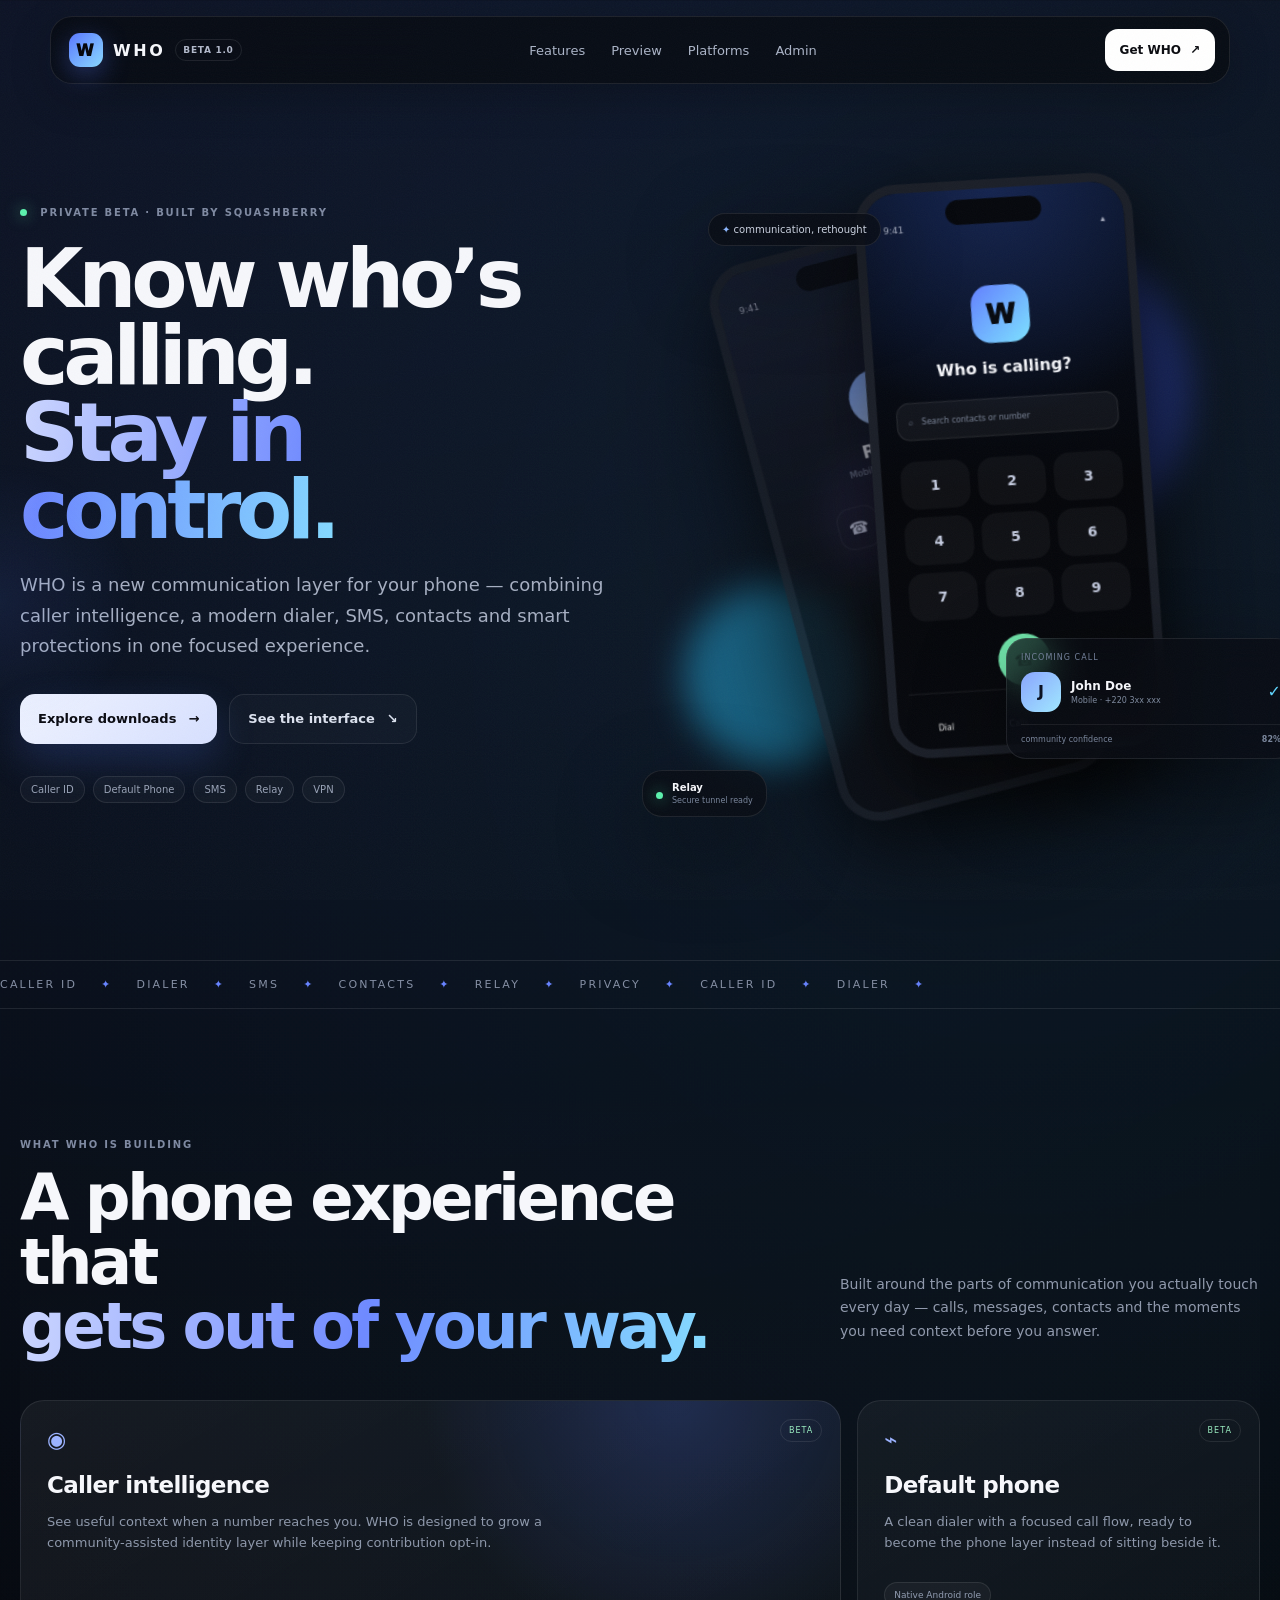
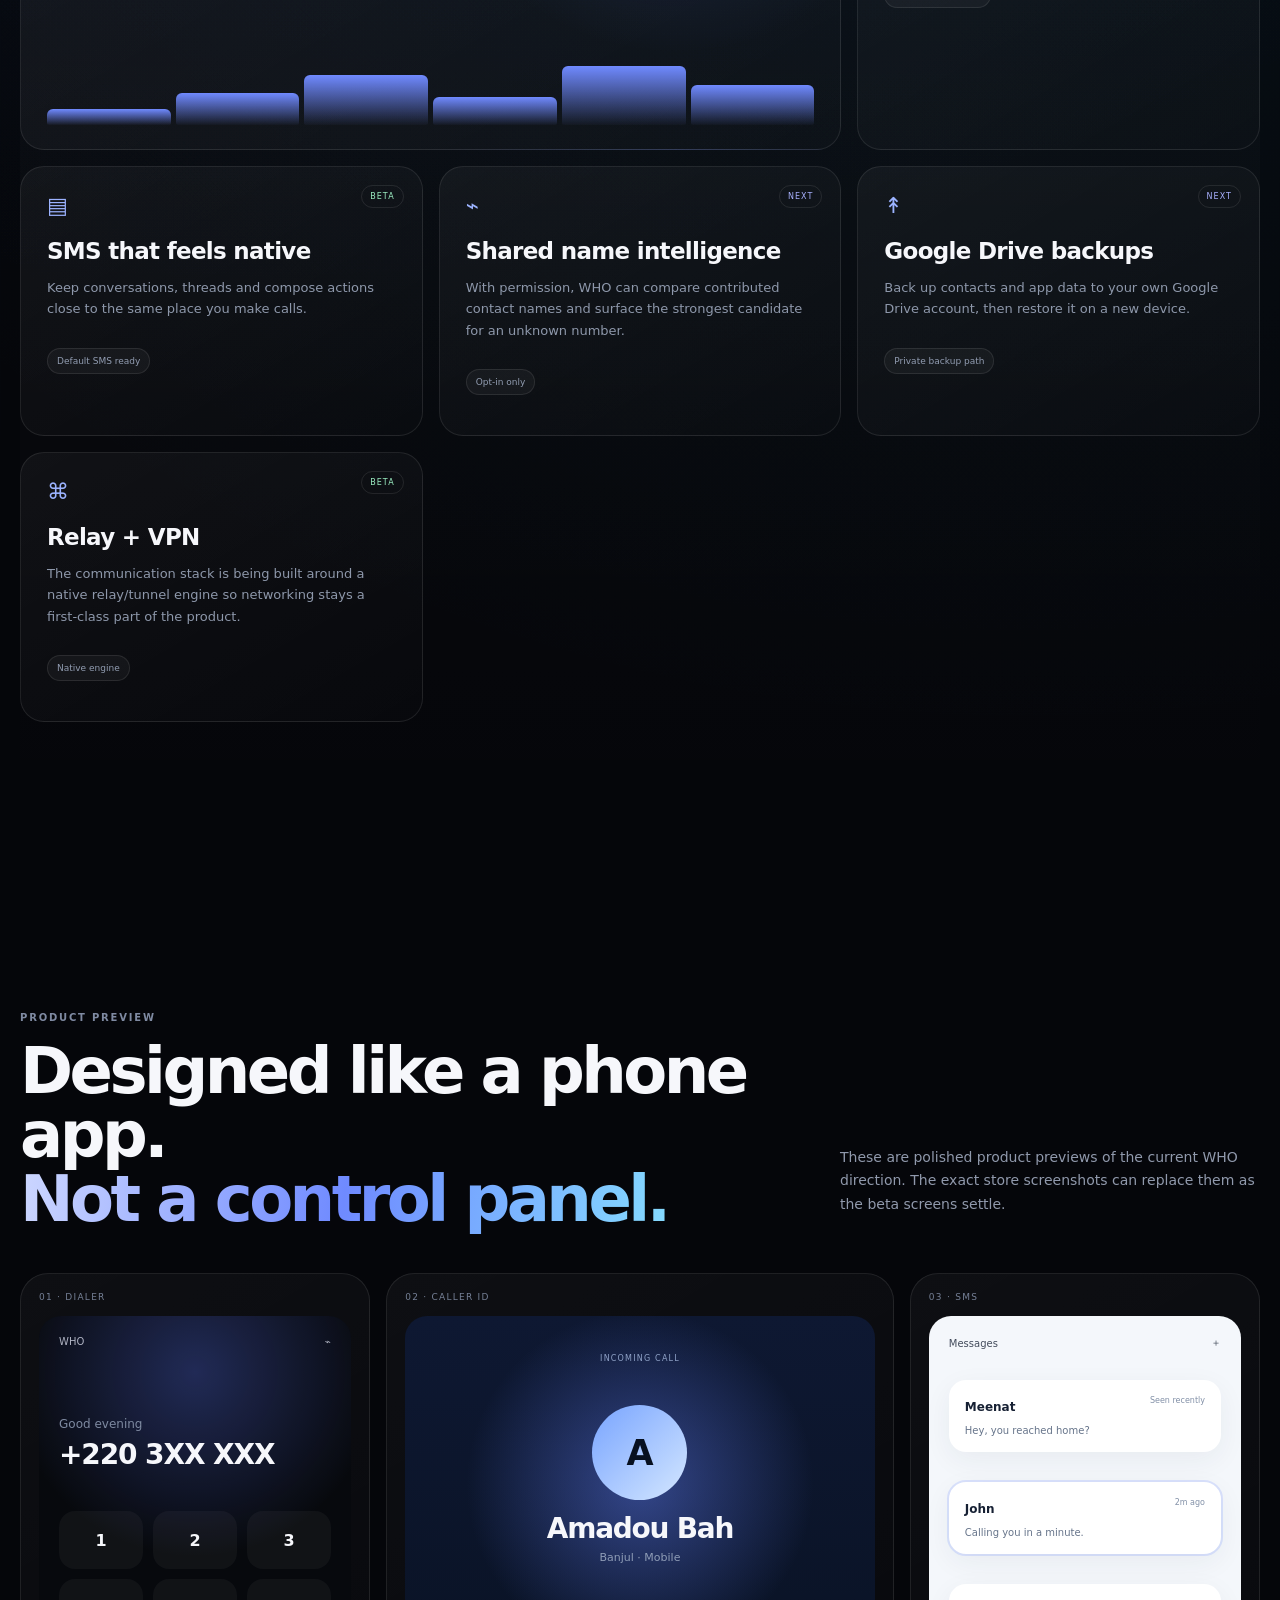
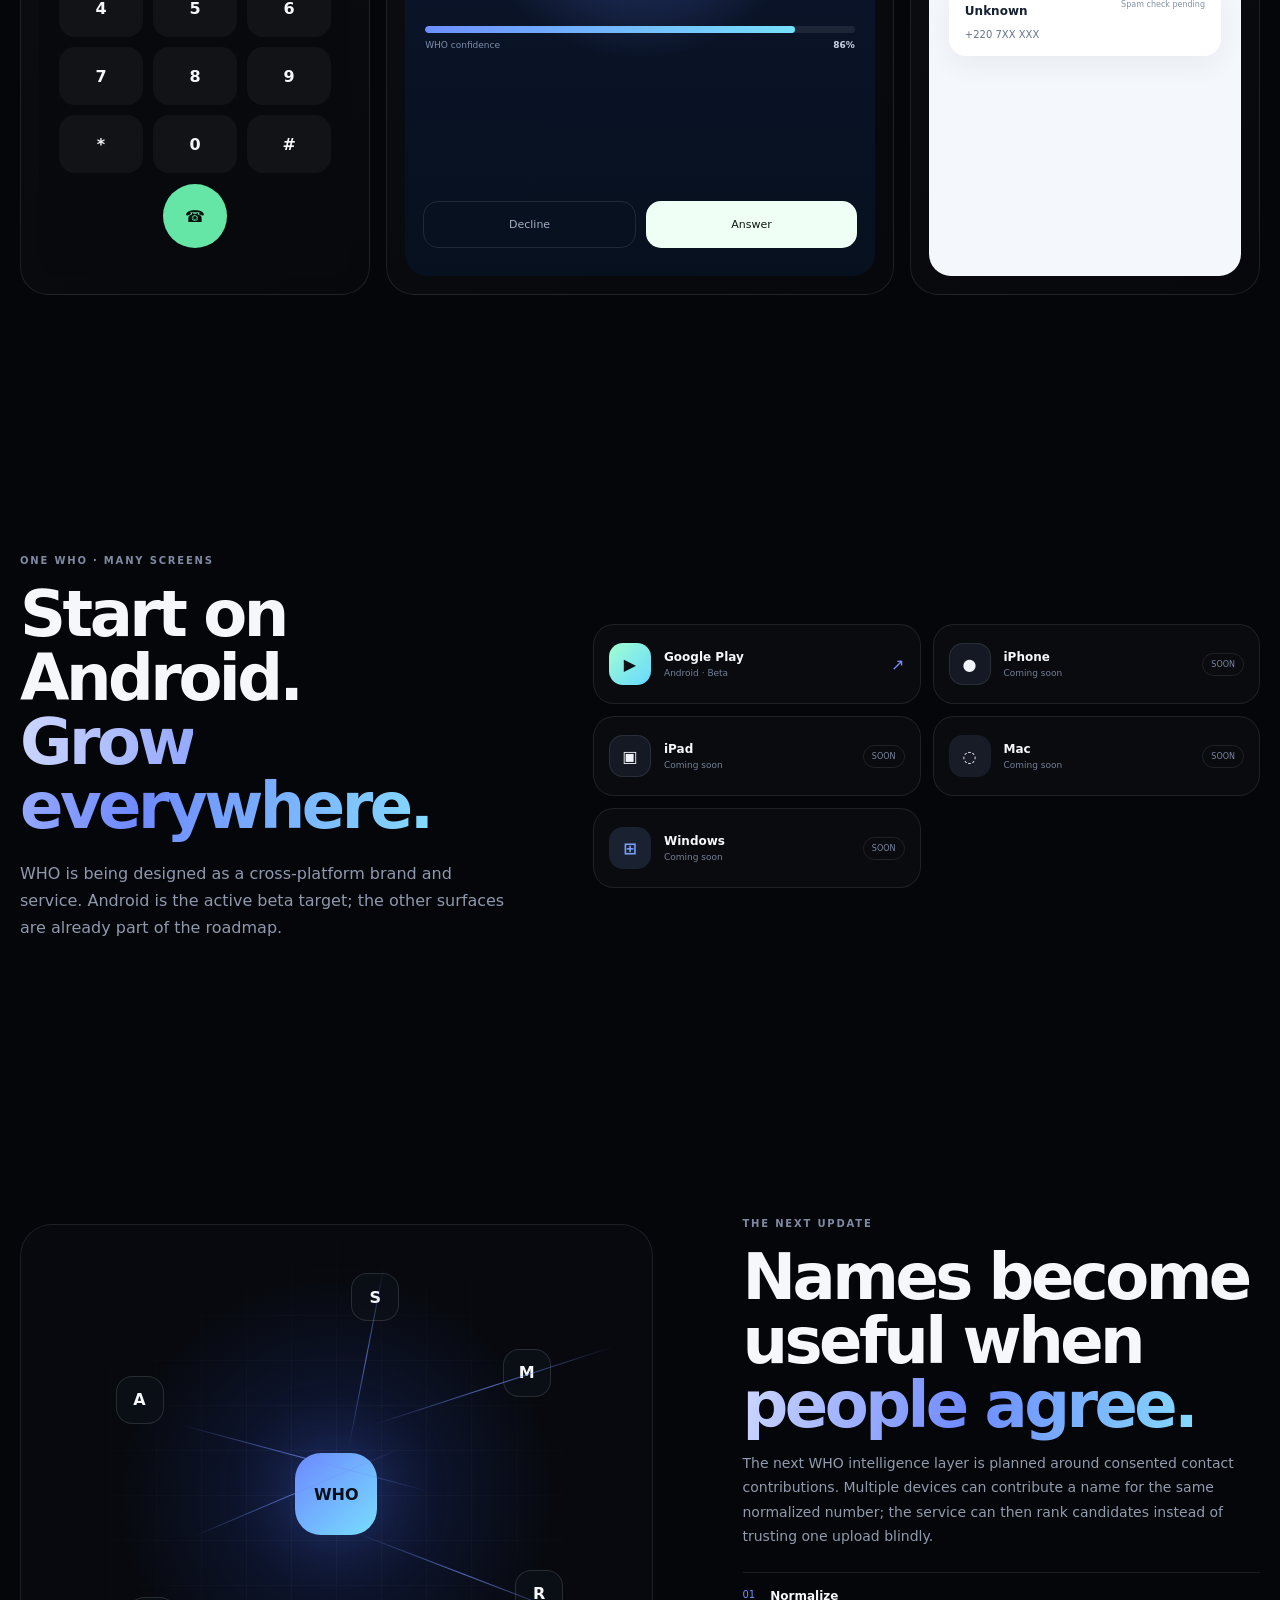
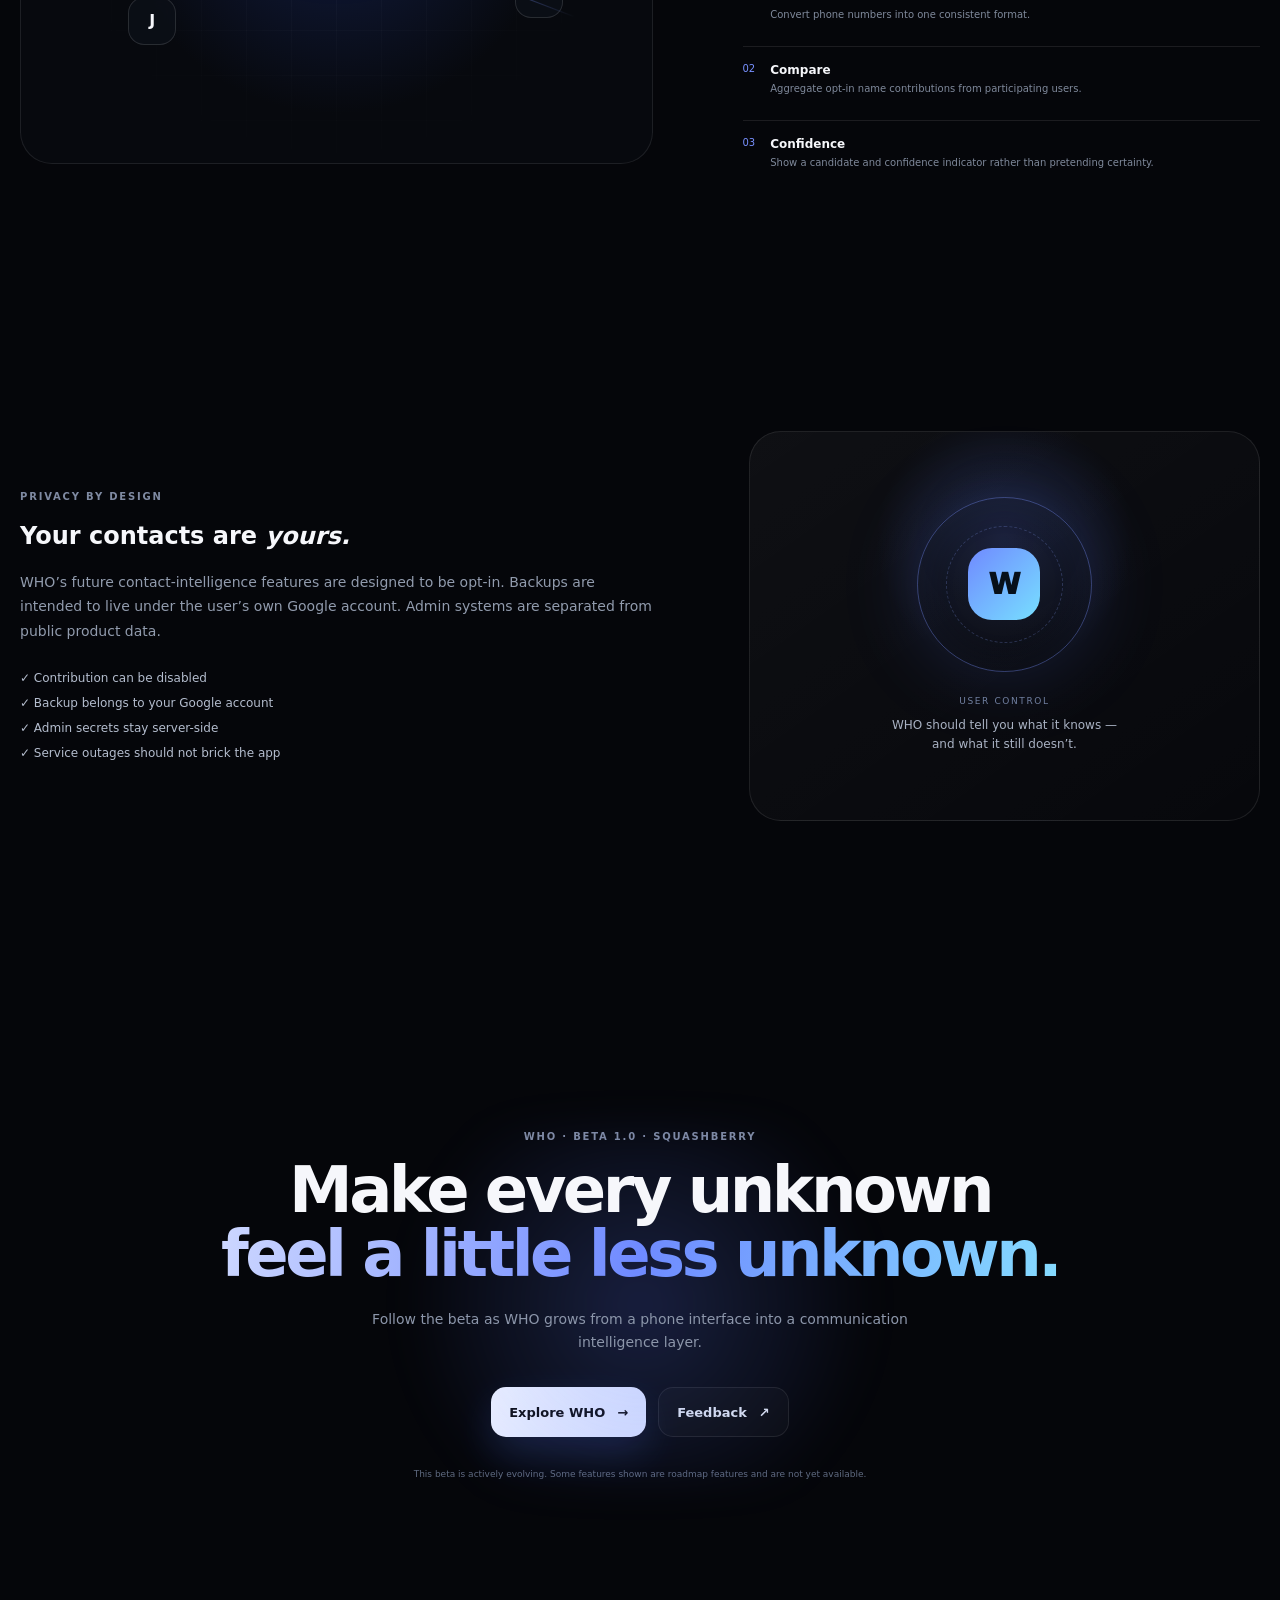
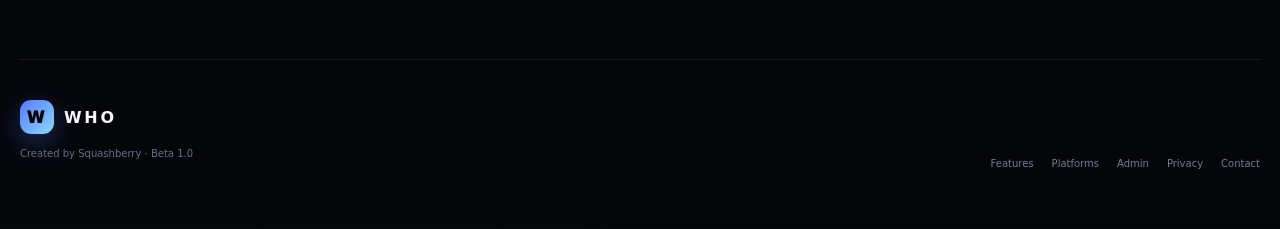
==== index.html @ 03028e28 "Create WHO product website and admin control center" ====
<!doctype html>
<html lang="en">
<head>
  <meta charset="utf-8">
  <meta name="viewport" content="width=device-width,initial-scale=1">
  <meta name="theme-color" content="#05060a">
  <meta name="description" content="WHO — a beta communication intelligence app by Squashberry. Caller ID, dialer, SMS, contacts and privacy-first communication tools.">
  <meta property="og:title" content="WHO — Know who's calling.">
  <meta property="og:description" content="WHO is building a calmer, smarter phone experience.">
  <meta property="og:type" content="website">
  <meta property="og:image" content="assets/who-mark.svg">
  <title>WHO — Know who's calling.</title>
  <link rel="icon" href="assets/who-mark.svg" type="image/svg+xml">
  <link rel="stylesheet" href="styles.css">
</head>
<body>
  <div class="noise"></div>
  <div class="cursor-glow" id="cursorGlow"></div>

  <header class="site-nav">
    <a class="brand" href="#top" aria-label="WHO home">
      <span class="brand-mark">W</span>
      <span>WHO</span>
      <span class="brand-beta">BETA 1.0</span>
    </a>
    <nav class="nav-links">
      <a href="#features">Features</a>
      <a href="#preview">Preview</a>
      <a href="#platforms">Platforms</a>
      <a href="admin/">Admin</a>
    </nav>
    <a class="nav-cta" href="#downloads">Get WHO <span>↗</span></a>
  </header>

  <main id="top">
    <section class="hero section">
      <div class="hero-copy">
        <div class="eyebrow"><span class="pulse-dot"></span> PRIVATE BETA · BUILT BY SQUASHBERRY</div>
        <h1>Know who’s calling.<br><em>Stay in control.</em></h1>
        <p class="hero-lead">WHO is a new communication layer for your phone — combining caller intelligence, a modern dialer, SMS, contacts and smart protections in one focused experience.</p>
        <div class="hero-actions">
          <a class="button button-primary" href="#downloads">Explore downloads <span>→</span></a>
          <a class="button button-ghost" href="#preview">See the interface <span>↘</span></a>
        </div>
        <div class="hero-meta">
          <span>Caller ID</span><span>Default Phone</span><span>SMS</span><span>Relay</span><span>VPN</span>
        </div>
      </div>

      <div class="hero-stage">
        <div class="orb orb-a"></div><div class="orb orb-b"></div><div class="orb orb-c"></div>
        <div class="floating-chip chip-top"><span class="tiny-icon">✦</span> communication, rethought</div>
        <div class="phone-stack">
          <div class="phone phone-back">
            <div class="phone-notch"></div>
            <div class="screen-back">
              <div class="mini-topbar"><span>9:41</span><span>●●●</span></div>
              <div class="mini-avatar">R</div>
              <div class="mini-name">Reine</div>
              <div class="mini-sub">Mobile · The Gambia</div>
              <div class="mini-actions"><i>☎</i><i>✉</i><i>⋯</i></div>
            </div>
          </div>
          <div class="phone phone-front">
            <div class="phone-notch"></div>
            <div class="screen-front">
              <div class="mini-topbar"><span>9:41</span><span>▴</span></div>
              <div class="who-home-mark">W</div>
              <div class="screen-title">Who is calling?</div>
              <div class="search-pill"><span>⌕</span><span>Search contacts or number</span></div>
              <div class="dialpad">
                <b>1</b><b>2</b><b>3</b><b>4</b><b>5</b><b>6</b><b>7</b><b>8</b><b>9</b>
              </div>
              <div class="call-orb">☎</div>
              <div class="bottom-tab"><span class="active">Dial</span><span>Calls</span><span>Contacts</span></div>
            </div>
          </div>
        </div>
        <div class="floating-card caller-card">
          <div class="card-kicker">INCOMING CALL</div>
          <div class="caller-row"><div class="caller-avatar">J</div><div><strong>John Doe</strong><span>Mobile · +220 3xx xxx</span></div><div class="verified">✓</div></div>
          <div class="confidence"><span>community confidence</span><strong>82%</strong></div>
        </div>
        <div class="floating-card status-card"><span class="status-live"></span><div><b>Relay</b><span>Secure tunnel ready</span></div></div>
      </div>
    </section>

    <section class="ticker">
      <div class="ticker-track"><span>CALLER ID</span><i>✦</i><span>DIALER</span><i>✦</i><span>SMS</span><i>✦</i><span>CONTACTS</span><i>✦</i><span>RELAY</span><i>✦</i><span>PRIVACY</span><i>✦</i><span>CALLER ID</span><i>✦</i><span>DIALER</span><i>✦</i></div>
    </section>

    <section id="features" class="section section-dark">
      <div class="section-head">
        <div><div class="eyebrow">WHAT WHO IS BUILDING</div><h2>A phone experience that<br><em>gets out of your way.</em></h2></div>
        <p>Built around the parts of communication you actually touch every day — calls, messages, contacts and the moments you need context before you answer.</p>
      </div>

      <div class="feature-grid">
        <article class="feature-card feature-large">
          <div class="feature-icon">◉</div><div class="feature-status live">BETA</div>
          <h3>Caller intelligence</h3>
          <p>See useful context when a number reaches you. WHO is designed to grow a community-assisted identity layer while keeping contribution opt-in.</p>
          <div class="visual-line"><span></span><span></span><span></span><span></span><span></span><span></span></div>
        </article>
        <article class="feature-card">
          <div class="feature-icon">⌁</div><div class="feature-status live">BETA</div>
          <h3>Default phone</h3><p>A clean dialer with a focused call flow, ready to become the phone layer instead of sitting beside it.</p><div class="feature-tag">Native Android role</div>
        </article>
        <article class="feature-card">
          <div class="feature-icon">▤</div><div class="feature-status live">BETA</div>
          <h3>SMS that feels native</h3><p>Keep conversations, threads and compose actions close to the same place you make calls.</p><div class="feature-tag">Default SMS ready</div>
        </article>
        <article class="feature-card">
          <div class="feature-icon">⌁</div><div class="feature-status next">NEXT</div>
          <h3>Shared name intelligence</h3><p>With permission, WHO can compare contributed contact names and surface the strongest candidate for an unknown number.</p><div class="feature-tag">Opt-in only</div>
        </article>
        <article class="feature-card">
          <div class="feature-icon">↟</div><div class="feature-status next">NEXT</div>
          <h3>Google Drive backups</h3><p>Back up contacts and app data to your own Google Drive account, then restore it on a new device.</p><div class="feature-tag">Private backup path</div>
        </article>
        <article class="feature-card">
          <div class="feature-icon">⌘</div><div class="feature-status live">BETA</div>
          <h3>Relay + VPN</h3><p>The communication stack is being built around a native relay/tunnel engine so networking stays a first-class part of the product.</p><div class="feature-tag">Native engine</div>
        </article>
      </div>
    </section>

    <section id="preview" class="section preview-section">
      <div class="section-head">
        <div><div class="eyebrow">PRODUCT PREVIEW</div><h2>Designed like a phone app.<br><em>Not a control panel.</em></h2></div>
        <p>These are polished product previews of the current WHO direction. The exact store screenshots can replace them as the beta screens settle.</p>
      </div>
      <div class="gallery">
        <div class="gallery-card tall">
          <div class="shot-label">01 · DIALER</div>
          <div class="mock-screen dark-screen">
            <div class="mock-header"><span>WHO</span><span>⌁</span></div>
            <div class="mock-greeting">Good evening</div>
            <div class="mock-number">+220 3XX XXX</div>
            <div class="mock-keypad"><b>1</b><b>2</b><b>3</b><b>4</b><b>5</b><b>6</b><b>7</b><b>8</b><b>9</b><b>*</b><b>0</b><b>#</b></div>
            <div class="mock-call">☎</div>
          </div>
        </div>
        <div class="gallery-card wide">
          <div class="shot-label">02 · CALLER ID</div>
          <div class="mock-screen blue-screen">
            <div class="incoming-kicker">INCOMING CALL</div>
            <div class="big-avatar">A</div>
            <div class="big-name">Amadou Bah</div>
            <div class="big-location">Banjul · Mobile</div>
            <div class="identity-meter"><span style="width:86%"></span></div>
            <div class="identity-copy"><span>WHO confidence</span><strong>86%</strong></div>
            <div class="big-actions"><i>Decline</i><i class="answer">Answer</i></div>
          </div>
        </div>
        <div class="gallery-card tall">
          <div class="shot-label">03 · SMS</div>
          <div class="mock-screen light-screen">
            <div class="mock-header light"><span>Messages</span><span>＋</span></div>
            <div class="thread"><b>Meenat</b><span>Seen recently</span><p>Hey, you reached home?</p></div>
            <div class="thread active-thread"><b>John</b><span>2m ago</span><p>Calling you in a minute.</p></div>
            <div class="thread"><b>Unknown</b><span>Spam check pending</span><p>+220 7XX XXX</p></div>
          </div>
        </div>
      </div>
    </section>

    <section id="platforms" class="section platform-section">
      <div class="platform-hero">
        <div class="eyebrow">ONE WHO · MANY SCREENS</div>
        <h2>Start on Android.<br><em>Grow everywhere.</em></h2>
        <p>WHO is being designed as a cross-platform brand and service. Android is the active beta target; the other surfaces are already part of the roadmap.</p>
      </div>
      <div class="platform-grid" id="downloads">
        <a class="platform-card android" href="#beta-download" onclick="showToast('Android download link will be connected here.')">
          <div class="platform-logo play-logo"><span>▶</span></div><div><b>Google Play</b><small>Android · Beta</small></div><span class="platform-arrow">↗</span>
        </a>
        <div class="platform-card soon"><div class="platform-logo apple">●</div><div><b>iPhone</b><small>Coming soon</small></div><span class="soon-pill">SOON</span></div>
        <div class="platform-card soon"><div class="platform-logo apple">▣</div><div><b>iPad</b><small>Coming soon</small></div><span class="soon-pill">SOON</span></div>
        <div class="platform-card soon"><div class="platform-logo mac">◌</div><div><b>Mac</b><small>Coming soon</small></div><span class="soon-pill">SOON</span></div>
        <div class="platform-card soon"><div class="platform-logo windows">⊞</div><div><b>Windows</b><small>Coming soon</small></div><span class="soon-pill">SOON</span></div>
      </div>
    </section>

    <section class="section intelligence-section">
      <div class="intelligence-visual">
        <div class="network-grid"></div>
        <div class="node node-main">WHO</div>
        <div class="node node-a">A</div><div class="node node-b">M</div><div class="node node-c">J</div><div class="node node-d">R</div><div class="node node-e">S</div>
        <span class="connection c1"></span><span class="connection c2"></span><span class="connection c3"></span><span class="connection c4"></span><span class="connection c5"></span>
      </div>
      <div class="intelligence-copy">
        <div class="eyebrow">THE NEXT UPDATE</div>
        <h2>Names become useful when <em>people agree.</em></h2>
        <p>The next WHO intelligence layer is planned around consented contact contributions. Multiple devices can contribute a name for the same normalized number; the service can then rank candidates instead of trusting one upload blindly.</p>
        <div class="intelligence-points"><span>01</span><div><b>Normalize</b><small>Convert phone numbers into one consistent format.</small></div></div>
        <div class="intelligence-points"><span>02</span><div><b>Compare</b><small>Aggregate opt-in name contributions from participating users.</small></div></div>
        <div class="intelligence-points"><span>03</span><div><b>Confidence</b><small>Show a candidate and confidence indicator rather than pretending certainty.</small></div></div>
      </div>
    </section>

    <section class="section privacy-section">
      <div class="privacy-copy">
        <div class="eyebrow">PRIVACY BY DESIGN</div>
        <h2>Your contacts are <em>yours.</em></h2>
        <p>WHO’s future contact-intelligence features are designed to be opt-in. Backups are intended to live under the user’s own Google account. Admin systems are separated from public product data.</p>
        <div class="privacy-list"><div>✓ Contribution can be disabled</div><div>✓ Backup belongs to your Google account</div><div>✓ Admin secrets stay server-side</div><div>✓ Service outages should not brick the app</div></div>
      </div>
      <div class="privacy-card"><div class="privacy-ring"><span>W</span></div><div class="privacy-title">USER CONTROL</div><div class="privacy-copy-small">WHO should tell you what it knows — and what it still doesn’t.</div></div>
    </section>

    <section class="section final-cta">
      <div class="final-orb"></div>
      <div class="eyebrow">WHO · BETA 1.0 · SQUASHBERRY</div>
      <h2>Make every unknown<br><em>feel a little less unknown.</em></h2>
      <p>Follow the beta as WHO grows from a phone interface into a communication intelligence layer.</p>
      <div class="hero-actions centered"><a class="button button-primary" href="#downloads">Explore WHO <span>→</span></a><a class="button button-ghost" href="mailto:squashberrypro@gmail.com">Feedback <span>↗</span></a></div>
      <div class="beta-note">This beta is actively evolving. Some features shown are roadmap features and are not yet available.</div>
    </section>
  </main>

  <footer class="footer">
    <div><div class="brand footer-brand"><span class="brand-mark">W</span><span>WHO</span></div><p>Created by Squashberry · Beta 1.0</p></div>
    <div class="footer-links"><a href="#features">Features</a><a href="#platforms">Platforms</a><a href="admin/">Admin</a><a href="privacy.html">Privacy</a><a href="mailto:squashberrypro@gmail.com">Contact</a></div>
  </footer>

  <div class="toast" id="toast"></div>
  <script src="script.js"></script>
</body>
</html>
---- styles.css ----
:root{--bg:#05060a;--panel:#0b0e15;--panel2:#101521;--text:#f6f7fb;--muted:#9ba4b7;--blue:#5b7cff;--blue2:#8ea1ff;--cyan:#66d9ff;--line:rgba(255,255,255,.09);--shadow:0 30px 90px rgba(0,0,0,.48);--radius:28px;--max:1240px}*{box-sizing:border-box}html{scroll-behavior:smooth}body{margin:0;background:radial-gradient(circle at 20% -10%,rgba(86,109,255,.13),transparent 35%),radial-gradient(circle at 80% 10%,rgba(45,199,255,.08),transparent 28%),var(--bg);color:var(--text);font-family:Inter,ui-sans-serif,system-ui,-apple-system,BlinkMacSystemFont,"Segoe UI",sans-serif;overflow-x:hidden}.noise{position:fixed;inset:0;pointer-events:none;opacity:.055;z-index:50;background-image:url("data:image/svg+xml,%3Csvg xmlns='http://www.w3.org/2000/svg' width='140' height='140' viewBox='0 0 140 140'%3E%3Cfilter id='n'%3E%3CfeTurbulence type='fractalNoise' baseFrequency='.95' numOctaves='3' stitchTiles='stitch'/%3E%3C/filter%3E%3Crect width='100%25' height='100%25' filter='url(%23n)' opacity='.55'/%3E%3C/svg%3E")}.cursor-glow{position:fixed;inset:auto auto 0 0;width:300px;height:300px;border-radius:50%;pointer-events:none;z-index:0;background:radial-gradient(circle,rgba(86,124,255,.1),transparent 65%);transform:translate(-50%,-50%)}a{color:inherit;text-decoration:none}.site-nav{position:fixed;top:16px;left:50%;transform:translateX(-50%);width:min(calc(100% - 28px),1180px);height:68px;border:1px solid var(--line);background:rgba(7,9,14,.68);backdrop-filter:blur(20px);-webkit-backdrop-filter:blur(20px);border-radius:22px;z-index:40;display:flex;align-items:center;justify-content:space-between;padding:0 14px 0 18px;box-shadow:0 14px 40px rgba(0,0,0,.22)}.brand{display:flex;align-items:center;gap:10px;font-weight:900;letter-spacing:.16em}.brand-mark{width:34px;height:34px;border-radius:11px;display:grid;place-items:center;background:linear-gradient(135deg,#5a78ff,#89d9ff);color:#05060a;font-weight:1000;box-shadow:0 8px 26px rgba(86,117,255,.35)}.brand-beta{font-size:9px;letter-spacing:.08em;color:#b2b9ca;border:1px solid var(--line);padding:5px 7px;border-radius:999px}.nav-links{display:flex;gap:26px;color:#abb4c7;font-size:13px}.nav-links a:hover{color:white}.nav-cta{height:42px;padding:0 15px;display:flex;align-items:center;gap:9px;background:white;color:#0b0c11;border-radius:13px;font-size:12px;font-weight:800}.section{width:min(var(--max),calc(100% - 40px));margin:0 auto;padding:130px 0}.hero{min-height:900px;padding-top:180px;display:grid;grid-template-columns:1fr 1fr;gap:40px;align-items:center}.eyebrow{font-size:10px;letter-spacing:.18em;font-weight:800;color:#7f8aa2}.pulse-dot,.status-live{width:7px;height:7px;border-radius:50%;display:inline-block;background:#5cf0ad;box-shadow:0 0 15px rgba(92,240,173,.7)}.eyebrow .pulse-dot{margin-right:8px}.hero h1{font-size:clamp(58px,6.4vw,102px);line-height:.94;letter-spacing:-.065em;margin:22px 0}.hero h1 em,.section-head h2 em,.platform-hero h2 em,.intelligence-copy h2 em,.final-cta h2 em{font-style:normal;background:linear-gradient(100deg,#cdd7ff,#6f8aff,#85dbff);-webkit-background-clip:text;background-clip:text;color:transparent}.hero-lead{font-size:18px;line-height:1.7;color:#a6afc2;max-width:650px}.hero-actions{display:flex;gap:12px;align-items:center;margin:32px 0}.hero-actions.centered{justify-content:center}.button{min-height:50px;padding:0 18px;border-radius:15px;display:inline-flex;align-items:center;gap:12px;font-weight:800;font-size:13px}.button-primary{background:linear-gradient(135deg,#eff3ff,#d7e0ff);color:#0a0b12;box-shadow:0 16px 40px rgba(86,124,255,.2)}.button-ghost{border:1px solid var(--line);color:#dce2ef;background:rgba(255,255,255,.025)}.button:hover{transform:translateY(-2px)}.hero-meta{display:flex;flex-wrap:wrap;gap:8px}.hero-meta span{border:1px solid var(--line);background:rgba(255,255,255,.03);padding:7px 10px;border-radius:999px;color:#99a3b7;font-size:10px}.hero-stage{position:relative;min-height:650px;display:grid;place-items:center}.orb{position:absolute;border-radius:50%;filter:blur(18px);opacity:.45}.orb-a{width:320px;height:320px;background:#405dff;top:8%;right:12%}.orb-b{width:180px;height:180px;background:#27c5ff;bottom:10%;left:4%}.orb-c{width:140px;height:140px;background:#8d6fff;top:40%;left:28%}.floating-chip,.floating-card{position:absolute;border:1px solid var(--line);background:rgba(9,12,19,.72);backdrop-filter:blur(18px);box-shadow:var(--shadow);z-index:4}.floating-chip{top:5%;left:8%;padding:10px 13px;border-radius:999px;font-size:10px;color:#cad1df}.tiny-icon{color:#8db7ff}.phone-stack{position:relative;width:390px;height:640px;transform:rotate(-8deg) skewY(0.5deg);filter:drop-shadow(0 38px 80px rgba(0,0,0,.6))}.phone{position:absolute;width:278px;height:575px;border-radius:42px;border:9px solid #1b1f28;background:#030408;overflow:hidden;box-shadow:inset 0 0 0 1px rgba(255,255,255,.08),0 30px 60px rgba(0,0,0,.6)}.phone-back{left:4px;top:38px;transform:rotate(-7deg);opacity:.7}.phone-front{right:0;top:0;transform:rotate(4deg)}.phone-notch{position:absolute;top:10px;left:50%;transform:translateX(-50%);width:96px;height:25px;border-radius:20px;background:#06080d;z-index:2}.screen-front,.screen-back{position:absolute;inset:0;padding:32px 19px;background:radial-gradient(circle at 50% 0%,#15244f,transparent 40%),linear-gradient(180deg,#071021 0%,#05060a 54%,#07090e 100%)}.screen-back{background:linear-gradient(180deg,#161c2e,#090b10 70%)}.mini-topbar,.mock-header{display:flex;align-items:center;justify-content:space-between;font-size:9px;color:#d7dbea;opacity:.8}.who-home-mark{width:58px;height:58px;border-radius:19px;background:linear-gradient(135deg,#627fff,#7de2ff);display:grid;place-items:center;color:#070a10;font-size:27px;font-weight:1000;margin:55px auto 15px}.screen-title{text-align:center;font-size:16px;font-weight:800}.search-pill{height:38px;margin:21px 0;border:1px solid rgba(255,255,255,.1);background:rgba(255,255,255,.05);border-radius:13px;display:flex;align-items:center;gap:8px;padding:0 11px;font-size:8px;color:#7d879b}.dialpad{display:grid;grid-template-columns:repeat(3,1fr);gap:8px;margin-top:12px}.dialpad b{height:48px;border-radius:16px;background:rgba(255,255,255,.04);display:grid;place-items:center;font-size:14px;font-weight:700;color:#c5cce0}.call-orb{width:52px;height:52px;border-radius:50%;margin:18px auto 0;display:grid;place-items:center;background:#74ecb0;color:#07130c}.bottom-tab{position:absolute;bottom:16px;left:12px;right:12px;height:40px;border-top:1px solid rgba(255,255,255,.08);display:flex;align-items:end;justify-content:space-around;color:#7d8799;font-size:8px}.bottom-tab .active{color:white}.mini-avatar,.big-avatar{width:56px;height:56px;border-radius:50%;display:grid;place-items:center;margin:84px auto 12px;background:linear-gradient(135deg,#78a4ff,#d4e7ff);color:#071020;font-size:24px;font-weight:900}.mini-name{text-align:center;font-size:18px;font-weight:900}.mini-sub{text-align:center;color:#8a95a8;font-size:9px;margin-top:4px}.mini-actions{display:flex;justify-content:center;gap:9px;margin-top:26px}.mini-actions i{font-style:normal;width:42px;height:42px;border:1px solid rgba(255,255,255,.08);border-radius:14px;display:grid;place-items:center;color:#cdd4e3}.floating-card{border-radius:20px}.caller-card{right:-6%;bottom:11%;width:290px;padding:14px}.card-kicker{font-size:8px;color:#73809a;letter-spacing:.13em;margin-bottom:10px}.caller-row{display:flex;align-items:center;gap:10px}.caller-avatar{width:40px;height:40px;border-radius:14px;background:linear-gradient(135deg,#8aa5ff,#a0e8ff);color:#091021;display:grid;place-items:center;font-weight:900}.caller-row div:nth-child(2){flex:1}.caller-row strong,.caller-row span,.status-card b,.status-card span{display:block}.caller-row strong{font-size:12px}.caller-row span{color:#7f8b9f;font-size:8px;margin-top:3px}.verified{color:#61d6ff;font-weight:900}.confidence{display:flex;justify-content:space-between;margin-top:12px;padding-top:10px;border-top:1px solid rgba(255,255,255,.07);font-size:8px;color:#79859b}.status-card{left:-3%;bottom:2%;display:flex;align-items:center;gap:9px;padding:11px 13px}.status-card b{font-size:10px}.status-card span{font-size:8px;color:#79859b;margin-top:3px}.status-card .status-live{flex:0 0 auto}.ticker{border-top:1px solid var(--line);border-bottom:1px solid var(--line);padding:17px 0;overflow:hidden}.ticker-track{display:flex;width:max-content;gap:24px;align-items:center;animation:marquee 30s linear infinite;color:#858fa4;font-size:11px;letter-spacing:.2em}.ticker i{color:#6884ff;font-style:normal}@keyframes marquee{to{transform:translateX(-50%)}}.section-dark{background:linear-gradient(180deg,transparent,rgba(255,255,255,.015),transparent)}.section-head{display:flex;justify-content:space-between;gap:50px;align-items:flex-end;margin-bottom:42px}.section-head h2,.platform-hero h2,.intelligence-copy h2,.final-cta h2{font-size:clamp(42px,5vw,72px);line-height:1;letter-spacing:-.055em;margin:16px 0 0}.section-head>p{max-width:420px;color:#9099ac;line-height:1.7;font-size:14px}.feature-grid{display:grid;grid-template-columns:repeat(3,1fr);gap:16px}.feature-card{min-height:270px;border:1px solid var(--line);background:linear-gradient(150deg,rgba(255,255,255,.045),rgba(255,255,255,.012));border-radius:24px;padding:26px;position:relative;overflow:hidden}.feature-large{grid-column:span 2;min-height:350px;background:radial-gradient(circle at 80% 0%,rgba(85,120,255,.2),transparent 34%),linear-gradient(150deg,rgba(255,255,255,.05),rgba(255,255,255,.015))}.feature-icon{font-size:22px;margin-bottom:20px;color:#9cb3ff}.feature-status{position:absolute;right:18px;top:18px;font-size:8px;letter-spacing:.13em;padding:6px 8px;border-radius:999px;border:1px solid var(--line)}.feature-status.live{color:#9cefc3}.feature-status.next{color:#a9b2ff}.feature-card h3{font-size:23px;margin:0 0 10px;letter-spacing:-.03em}.feature-card p{color:#8e98ab;font-size:13px;line-height:1.65;max-width:520px}.feature-tag{display:inline-flex;margin-top:15px;font-size:9px;color:#929db2;padding:7px 9px;border-radius:999px;background:rgba(255,255,255,.04);border:1px solid var(--line)}.visual-line{position:absolute;left:26px;right:26px;bottom:24px;display:flex;gap:5px;align-items:end;height:64px}.visual-line span{display:block;flex:1;border-radius:6px 6px 2px 2px;background:linear-gradient(180deg,#708aff,rgba(112,138,255,.03))}.visual-line span:nth-child(1){height:25%}.visual-line span:nth-child(2){height:50%}.visual-line span:nth-child(3){height:78%}.visual-line span:nth-child(4){height:44%}.visual-line span:nth-child(5){height:92%}.visual-line span:nth-child(6){height:63%}.preview-section{padding-top:160px}.gallery{display:grid;grid-template-columns:1fr 1.45fr 1fr;gap:16px}.gallery-card{border:1px solid var(--line);border-radius:28px;padding:18px;background:linear-gradient(150deg,rgba(255,255,255,.04),rgba(255,255,255,.012));overflow:hidden}.gallery-card.tall{min-height:620px}.gallery-card.wide{min-height:620px}.shot-label{color:#768197;letter-spacing:.14em;font-size:9px;margin-bottom:14px}.mock-screen{height:560px;border-radius:22px;overflow:hidden;padding:20px;position:relative}.dark-screen{background:radial-gradient(circle at 50% 10%,rgba(93,119,255,.3),transparent 35%),#07090d}.mock-header{font-size:10px}.mock-greeting{margin-top:70px;color:#7e8aa1;font-size:12px}.mock-number{font-size:28px;font-weight:900;letter-spacing:-.04em;margin-top:7px}.mock-keypad{display:grid;grid-template-columns:repeat(3,1fr);gap:10px;margin-top:40px}.mock-keypad b{height:58px;border-radius:16px;background:rgba(255,255,255,.04);display:grid;place-items:center}.mock-call{position:absolute;bottom:28px;left:50%;transform:translateX(-50%);width:64px;height:64px;border-radius:50%;display:grid;place-items:center;background:#65e6a7;color:#06110b}.blue-screen{background:radial-gradient(circle at 50% 30%,rgba(100,130,255,.45),transparent 38%),linear-gradient(180deg,#0e1832,#07101e)}.incoming-kicker{text-align:center;color:#8fa2c7;font-size:8px;letter-spacing:.15em;margin-top:18px}.big-avatar{width:95px;height:95px;margin-top:42px;font-size:35px}.big-name{text-align:center;font-size:28px;font-weight:900;letter-spacing:-.045em}.big-location{text-align:center;color:#8f9db7;font-size:11px;margin-top:6px}.identity-meter{height:7px;background:rgba(255,255,255,.08);border-radius:20px;overflow:hidden;margin-top:62px}.identity-meter span{display:block;height:100%;background:linear-gradient(90deg,#6d8fff,#77e0ff);border-radius:20px}.identity-copy{display:flex;justify-content:space-between;color:#7e8ca8;font-size:9px;margin-top:7px}.identity-copy strong{color:#cbd4e7}.big-actions{position:absolute;bottom:28px;left:18px;right:18px;display:flex;gap:10px}.big-actions i{flex:1;height:47px;border:1px solid rgba(255,255,255,.1);border-radius:15px;display:grid;place-items:center;font-style:normal;color:#a4aec3;font-size:11px}.big-actions .answer{background:#effff5;color:#0d1711;border:none}.light-screen{background:#f4f7fb;color:#162033}.mock-header.light{color:#162033}.thread{margin-top:30px;padding:16px;border-radius:17px;background:white;margin-bottom:10px;box-shadow:0 8px 28px rgba(27,45,73,.06)}.thread b{font-size:12px}.thread span{float:right;color:#8290a7;font-size:8px}.thread p{font-size:10px;color:#66748a;margin-bottom:0}.active-thread{outline:2px solid rgba(91,124,255,.18)}.platform-section{display:grid;grid-template-columns:.85fr 1.15fr;gap:80px;align-items:center}.platform-hero p{color:#8f99ad;line-height:1.7;max-width:520px;margin-top:22px}.platform-grid{display:grid;grid-template-columns:1fr 1fr;gap:12px}.platform-card{border:1px solid var(--line);border-radius:21px;padding:15px;display:flex;align-items:center;gap:13px;background:rgba(255,255,255,.025);min-height:80px}.platform-card:hover{border-color:rgba(123,148,255,.4);transform:translateY(-2px)}.platform-logo{width:42px;height:42px;border-radius:14px;display:grid;place-items:center;font-weight:900}.play-logo{background:linear-gradient(135deg,#a1ffd0,#67d8ff);color:#071014}.apple{background:#141923;color:#f1f4fa;border:1px solid var(--line)}.mac{background:#181c26}.windows{background:#1a2232;color:#7aa0ff}.platform-card b{display:block;font-size:12px}.platform-card small{display:block;color:#738097;font-size:9px;margin-top:4px}.platform-arrow{margin-left:auto;color:#7a8cff}.soon-pill{margin-left:auto;color:#7b85a0;border:1px solid var(--line);font-size:8px;border-radius:999px;padding:6px 8px}.intelligence-section{display:grid;grid-template-columns:1.1fr .9fr;gap:90px;align-items:center}.intelligence-visual{min-height:540px;border-radius:32px;border:1px solid var(--line);position:relative;overflow:hidden;background:radial-gradient(circle at center,#121d43 0%,#07090e 53%)}.network-grid{position:absolute;inset:0;background-image:linear-gradient(rgba(255,255,255,.035) 1px,transparent 1px),linear-gradient(90deg,rgba(255,255,255,.035) 1px,transparent 1px);background-size:45px 45px;mask-image:radial-gradient(circle at center,black,transparent 75%)}.node{position:absolute;width:48px;height:48px;border-radius:16px;display:grid;place-items:center;border:1px solid rgba(255,255,255,.12);background:rgba(12,16,25,.75);backdrop-filter:blur(8px);font-weight:900}.node-main{left:50%;top:50%;transform:translate(-50%,-50%);width:82px;height:82px;border-radius:26px;background:linear-gradient(135deg,#6c88ff,#78ddff);color:#08101c;border:none;box-shadow:0 0 70px rgba(91,124,255,.3)}.node-a{left:15%;top:28%}.node-b{right:16%;top:23%}.node-c{left:17%;bottom:22%}.node-d{right:14%;bottom:27%}.node-e{right:40%;top:9%}.connection{position:absolute;height:1px;background:linear-gradient(90deg,transparent,#7590ff,transparent);transform-origin:left center;opacity:.7}.c1{width:260px;left:25%;top:37%;transform:rotate(15deg)}.c2{width:250px;left:56%;top:37%;transform:rotate(-18deg)}.c3{width:230px;left:27%;top:58%;transform:rotate(-23deg)}.c4{width:235px;left:53%;top:57%;transform:rotate(21deg)}.c5{width:180px;left:52%;top:41%;transform:rotate(-79deg)}.intelligence-copy h2{max-width:650px}.intelligence-copy p,.privacy-copy p{color:#919bad;line-height:1.75;font-size:14px}.intelligence-points{display:flex;gap:15px;margin-top:23px;padding-top:16px;border-top:1px solid var(--line)}.intelligence-points>span{color:#7890ff;font-size:10px}.intelligence-points b{display:block;font-size:12px}.intelligence-points small{display:block;color:#7f899b;font-size:10px;line-height:1.6;margin-top:4px}.privacy-section{display:grid;grid-template-columns:1fr .8fr;gap:90px;align-items:center}.privacy-list{display:grid;gap:11px;color:#b4bdce;font-size:12px;margin-top:28px}.privacy-card{min-height:390px;border:1px solid var(--line);border-radius:32px;background:radial-gradient(circle at 50% 28%,rgba(91,124,255,.18),transparent 34%),linear-gradient(145deg,rgba(255,255,255,.045),rgba(255,255,255,.01));display:flex;flex-direction:column;align-items:center;justify-content:center;text-align:center;padding:30px}.privacy-ring{width:175px;height:175px;border-radius:50%;display:grid;place-items:center;border:1px solid rgba(118,143,255,.4);box-shadow:0 0 80px rgba(91,124,255,.18),inset 0 0 40px rgba(91,124,255,.08)}.privacy-ring:after{content:"";position:absolute;width:115px;height:115px;border-radius:50%;border:1px dashed rgba(138,164,255,.24)}.privacy-ring span{width:72px;height:72px;border-radius:24px;display:grid;place-items:center;background:linear-gradient(135deg,#708aff,#77dfff);color:#07101a;font-weight:1000;font-size:29px}.privacy-title{font-size:9px;letter-spacing:.18em;color:#7180a1;margin-top:24px}.privacy-copy-small{max-width:240px;color:#a9b2c3;line-height:1.6;font-size:12px;margin-top:10px}.final-cta{position:relative;text-align:center;padding:180px 0}.final-cta h2{position:relative;z-index:2}.final-cta p{position:relative;z-index:2;color:#8c96aa;max-width:550px;margin:22px auto;font-size:14px;line-height:1.7}.final-orb{position:absolute;left:50%;top:50%;width:600px;height:360px;transform:translate(-50%,-50%);background:radial-gradient(circle,rgba(93,124,255,.22),transparent 68%);filter:blur(20px)}.beta-note{font-size:9px;color:#5f6a80;margin-top:20px}.footer{width:min(var(--max),calc(100% - 40px));margin:0 auto;padding:40px 0 60px;border-top:1px solid var(--line);display:flex;justify-content:space-between;gap:30px;align-items:flex-end}.footer-brand{letter-spacing:.17em}.footer p{color:#667186;font-size:10px;margin-top:14px}.footer-links{display:flex;gap:18px;flex-wrap:wrap;color:#727d92;font-size:10px}.footer-links a:hover{color:white}.toast{position:fixed;left:50%;bottom:28px;transform:translate(-50%,20px);opacity:0;background:#f4f6fb;color:#080b10;padding:12px 15px;border-radius:14px;font-weight:700;font-size:11px;box-shadow:0 20px 50px rgba(0,0,0,.4);transition:.3s;z-index:60}.toast.show{opacity:1;transform:translate(-50%,0)}@media(max-width:1020px){.hero,.platform-section,.intelligence-section,.privacy-section{grid-template-columns:1fr}.hero{padding-top:150px}.hero-stage{min-height:640px}.platform-grid{margin-top:20px}.feature-grid{grid-template-columns:1fr 1fr}.feature-large{grid-column:span 2}.gallery{grid-template-columns:1fr}.gallery-card.tall,.gallery-card.wide{min-height:auto}.section-head{flex-direction:column;align-items:flex-start}.section-head>p{max-width:620px}}@media(max-width:720px){.site-nav{height:60px}.nav-links{display:none}.nav-cta{height:38px}.hero{padding-top:125px}.hero h1{font-size:56px}.hero-lead{font-size:15px}.hero-stage{transform:scale(.9);transform-origin:center top;min-height:580px}.feature-grid,.platform-grid{grid-template-columns:1fr}.feature-large{grid-column:auto}.section{width:min(var(--max),calc(100% - 24px));padding:92px 0}.gallery-card.tall,.gallery-card.wide{min-height:0}.mock-screen{height:520px}.intelligence-section{gap:40px}.intelligence-visual{min-height:430px}.privacy-section{gap:45px}.footer{flex-direction:column;align-items:flex-start}.footer-links{gap:12px}}
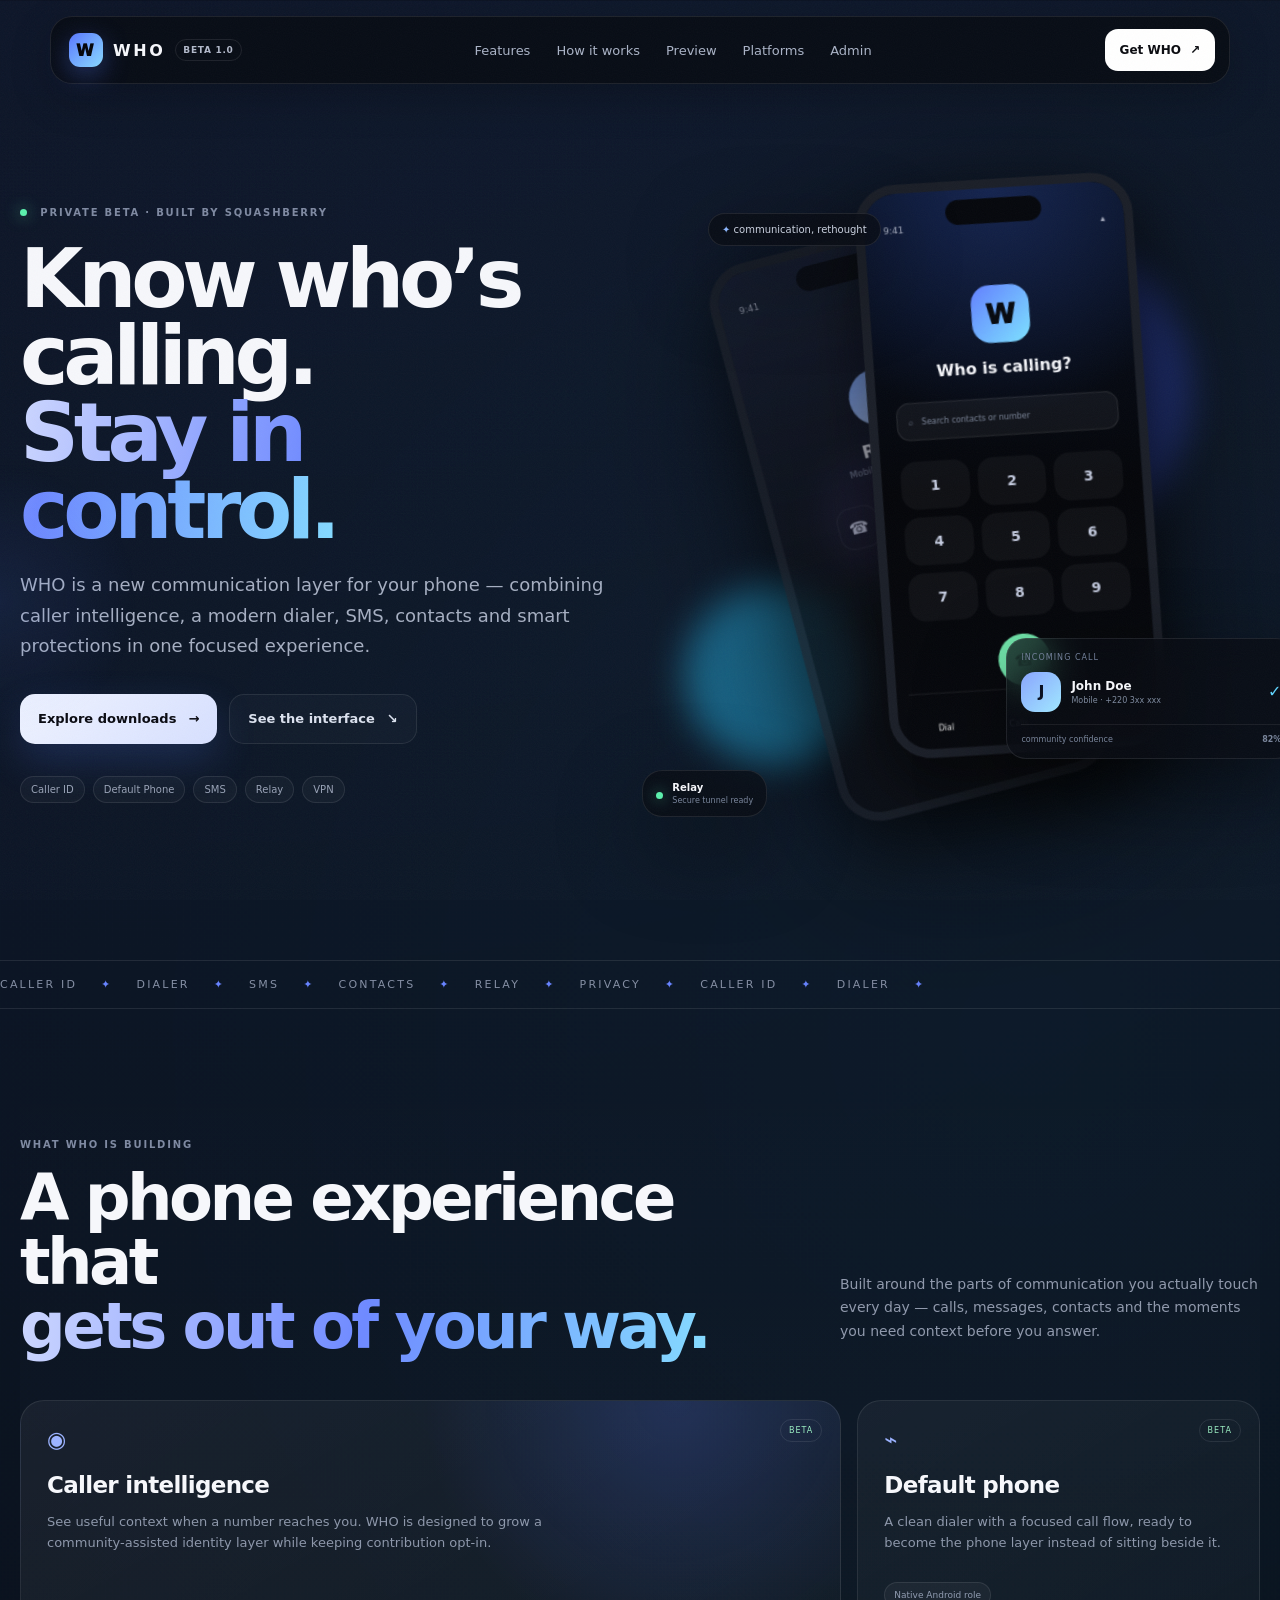
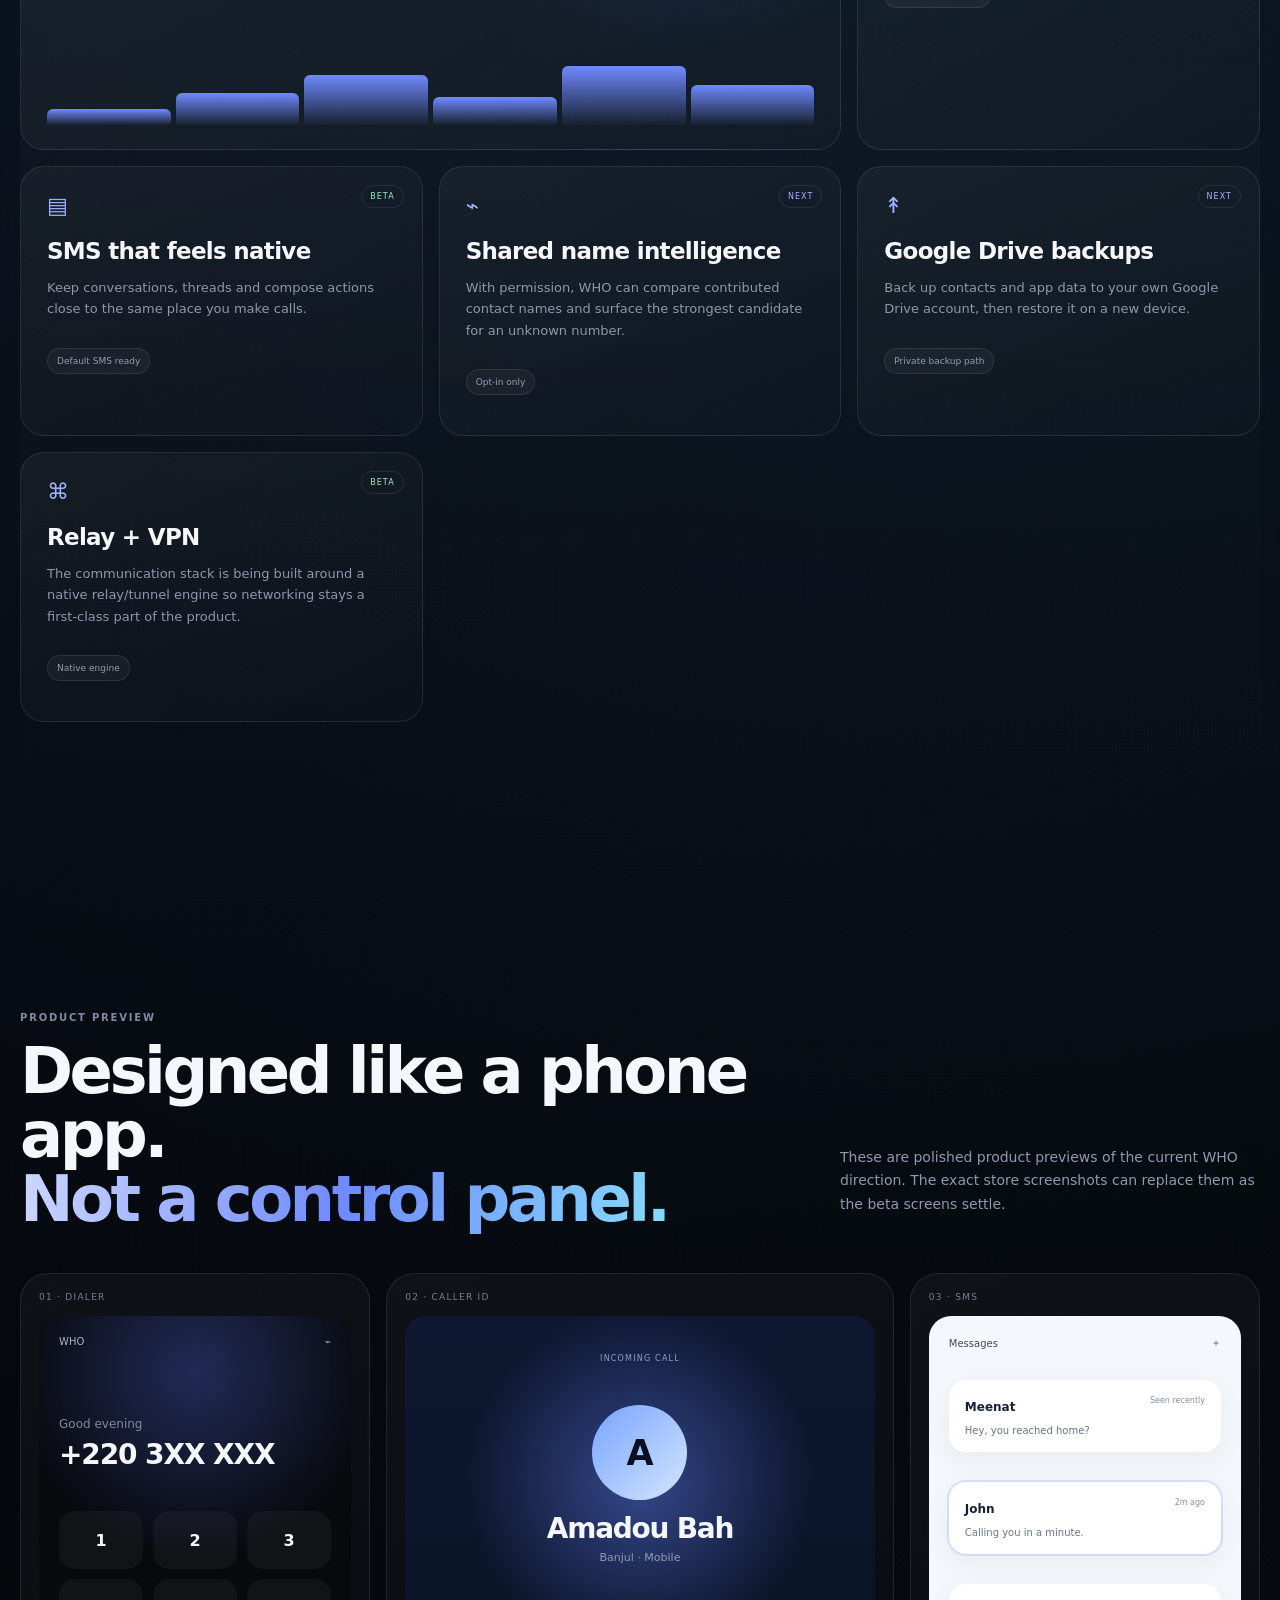
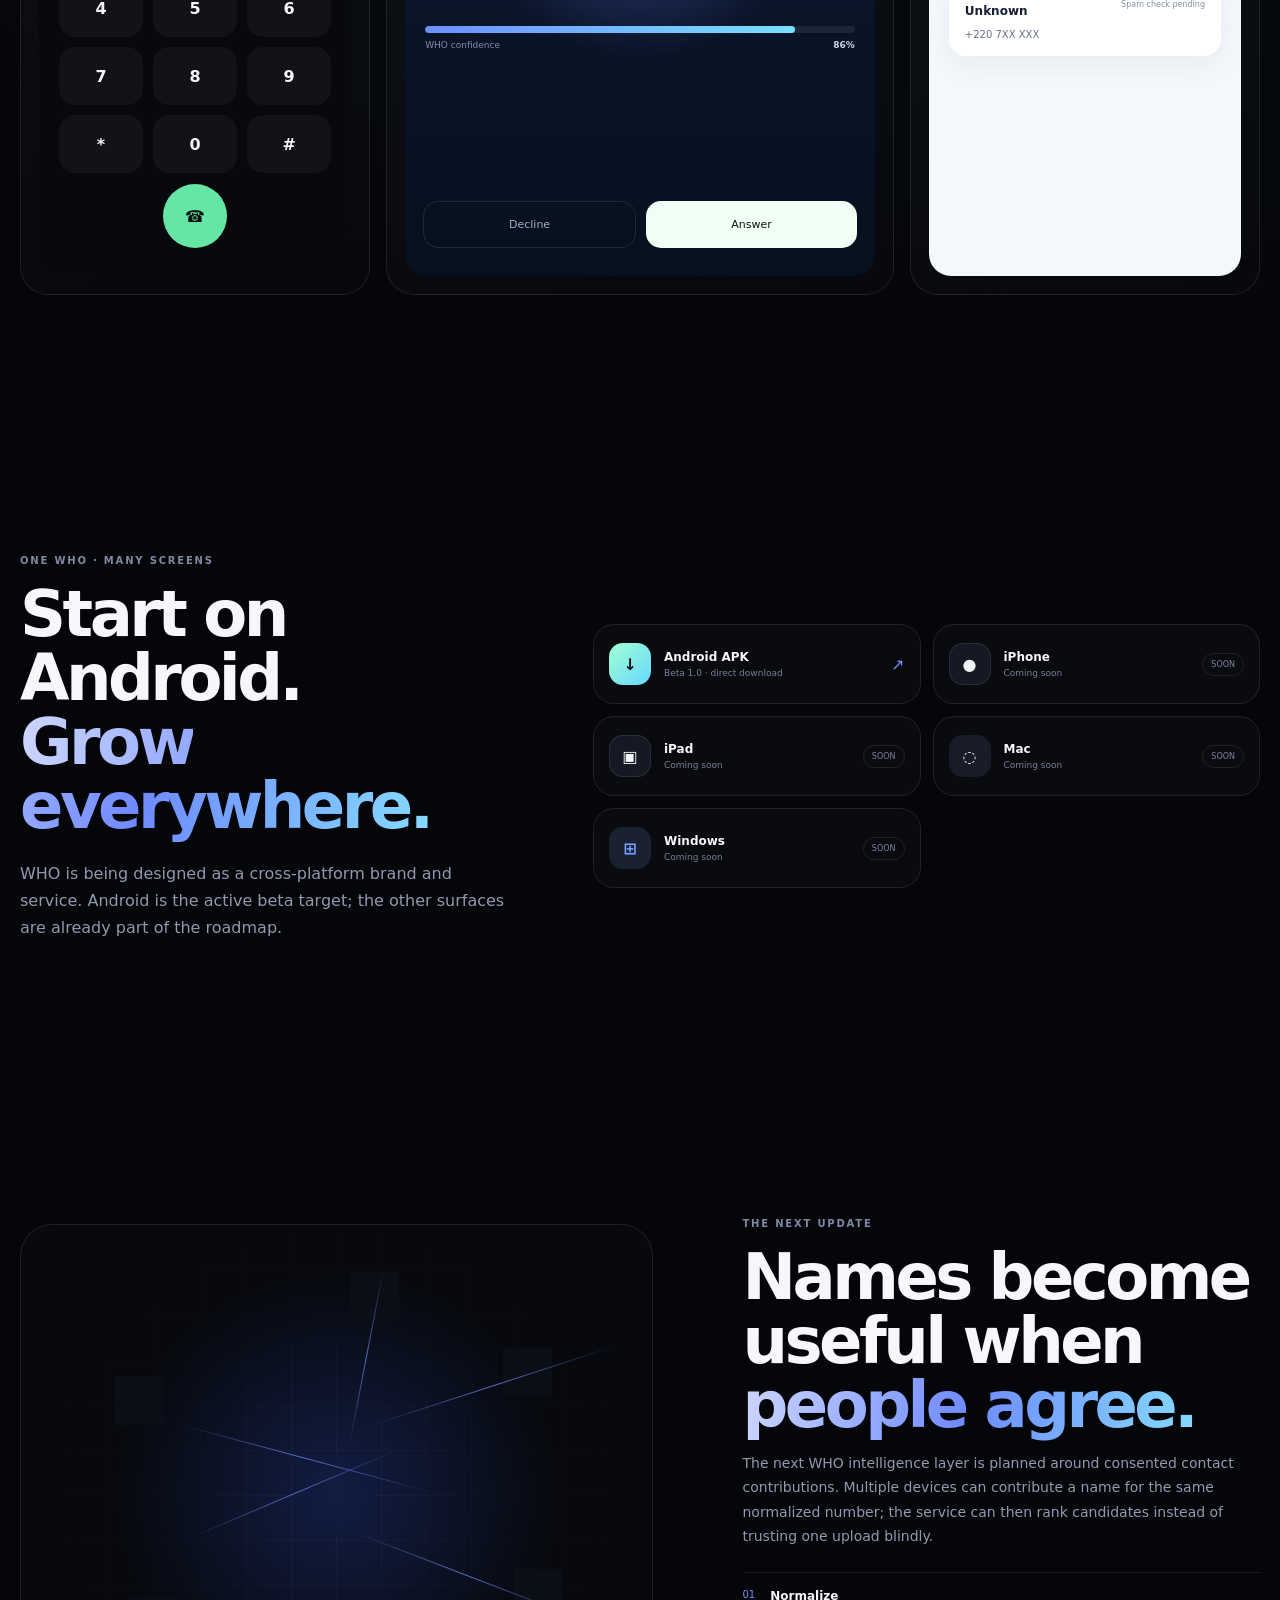
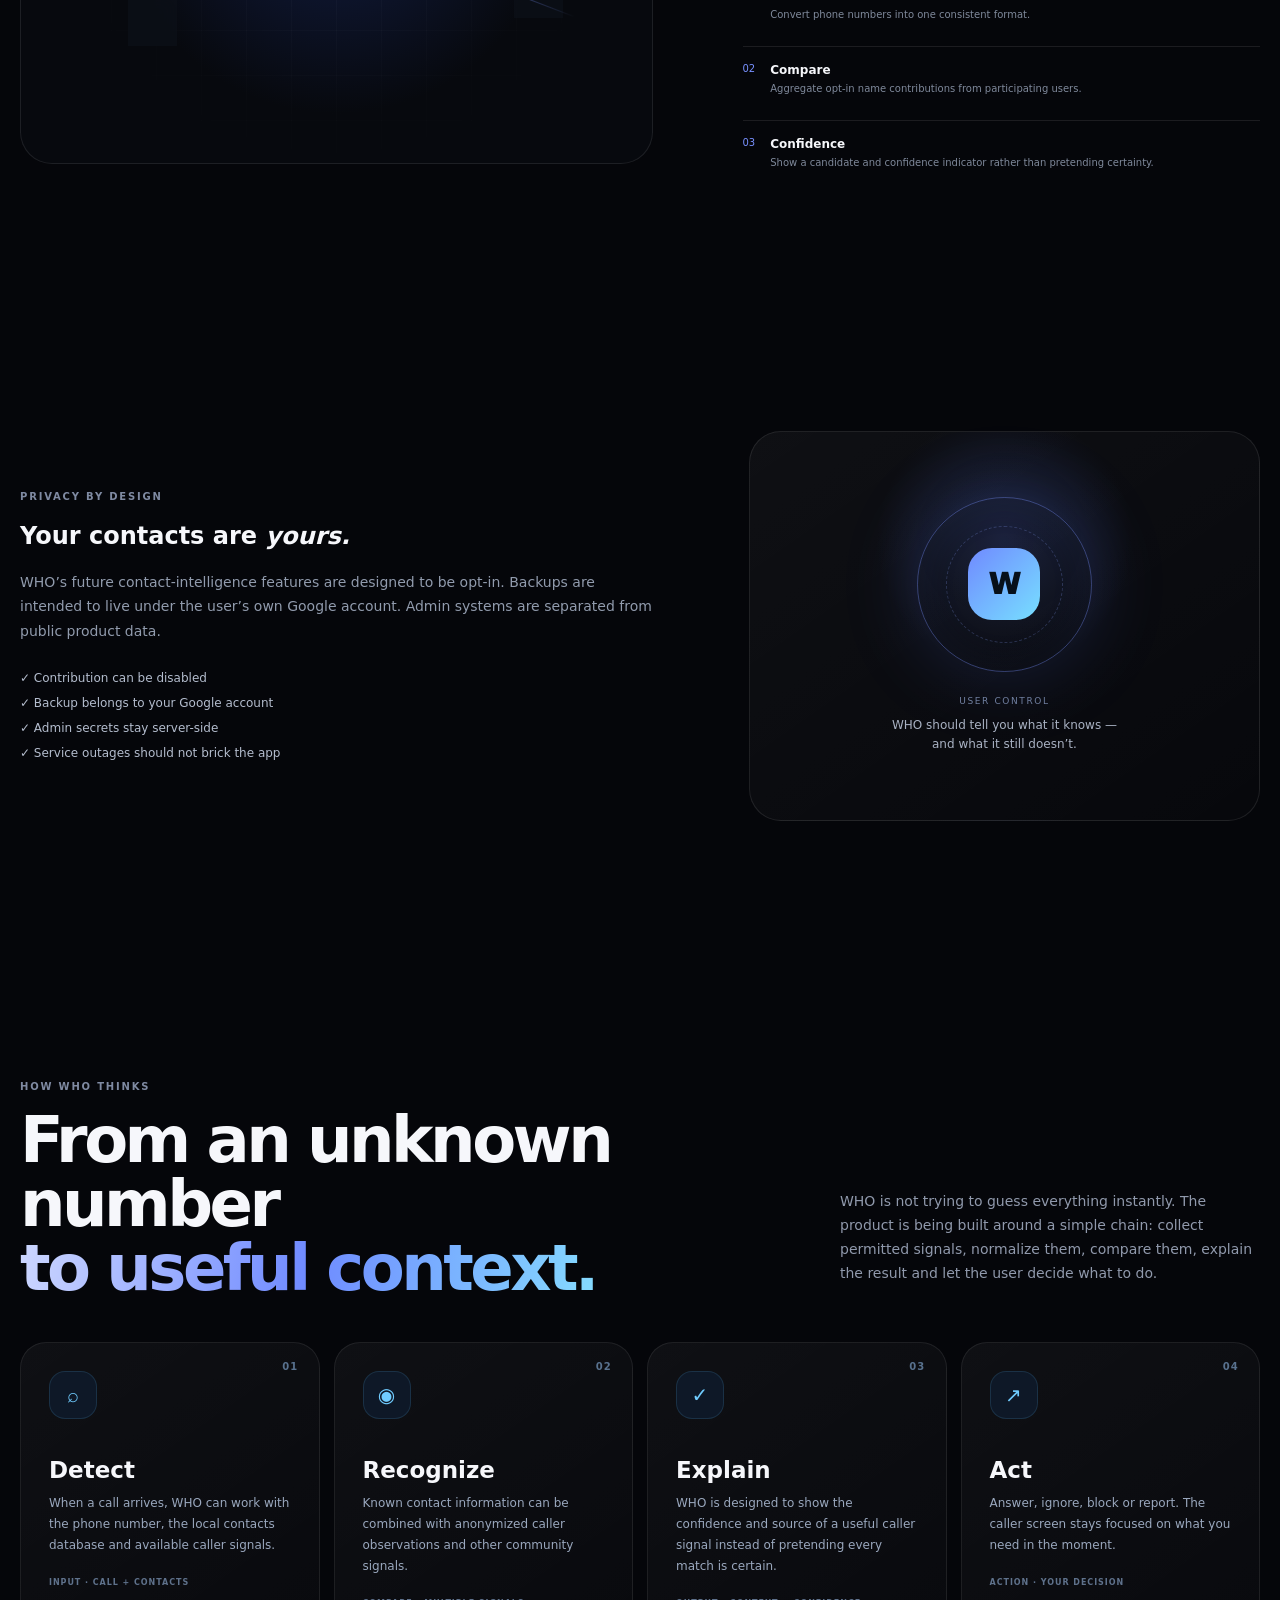
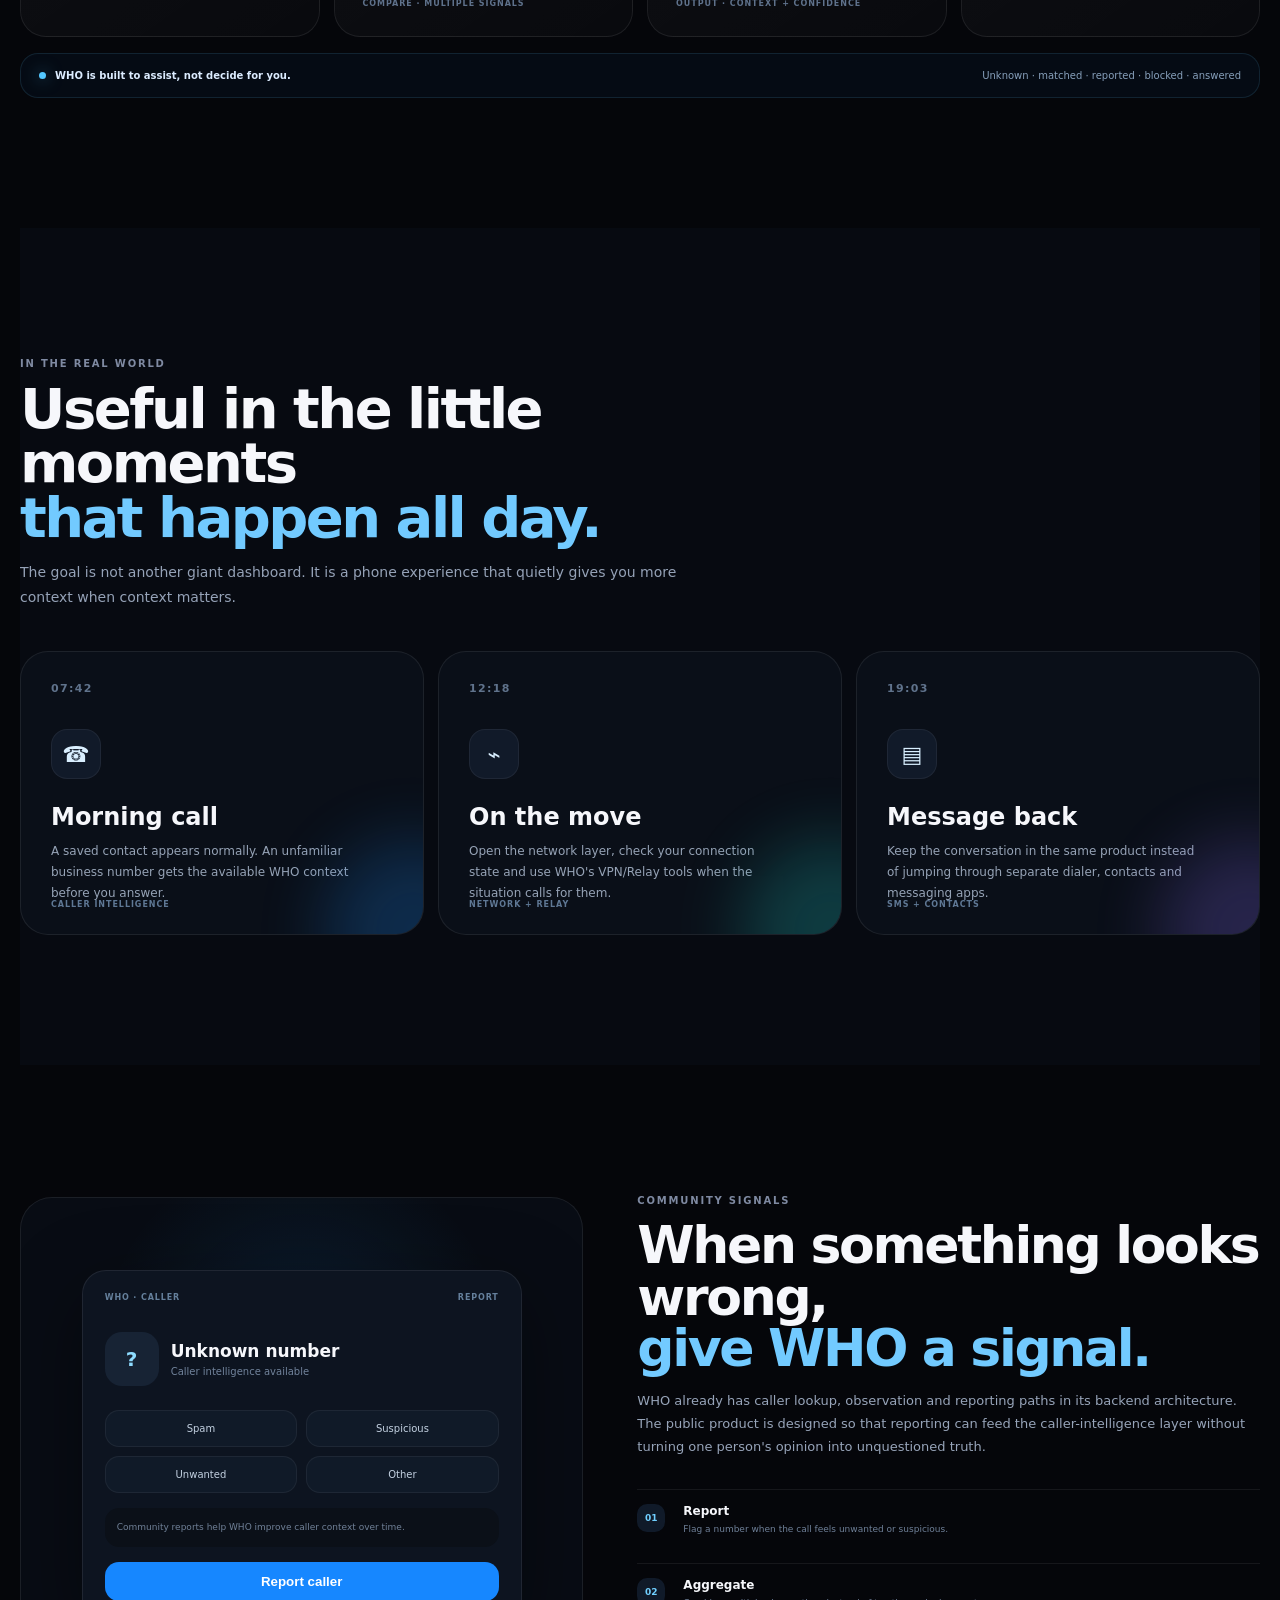
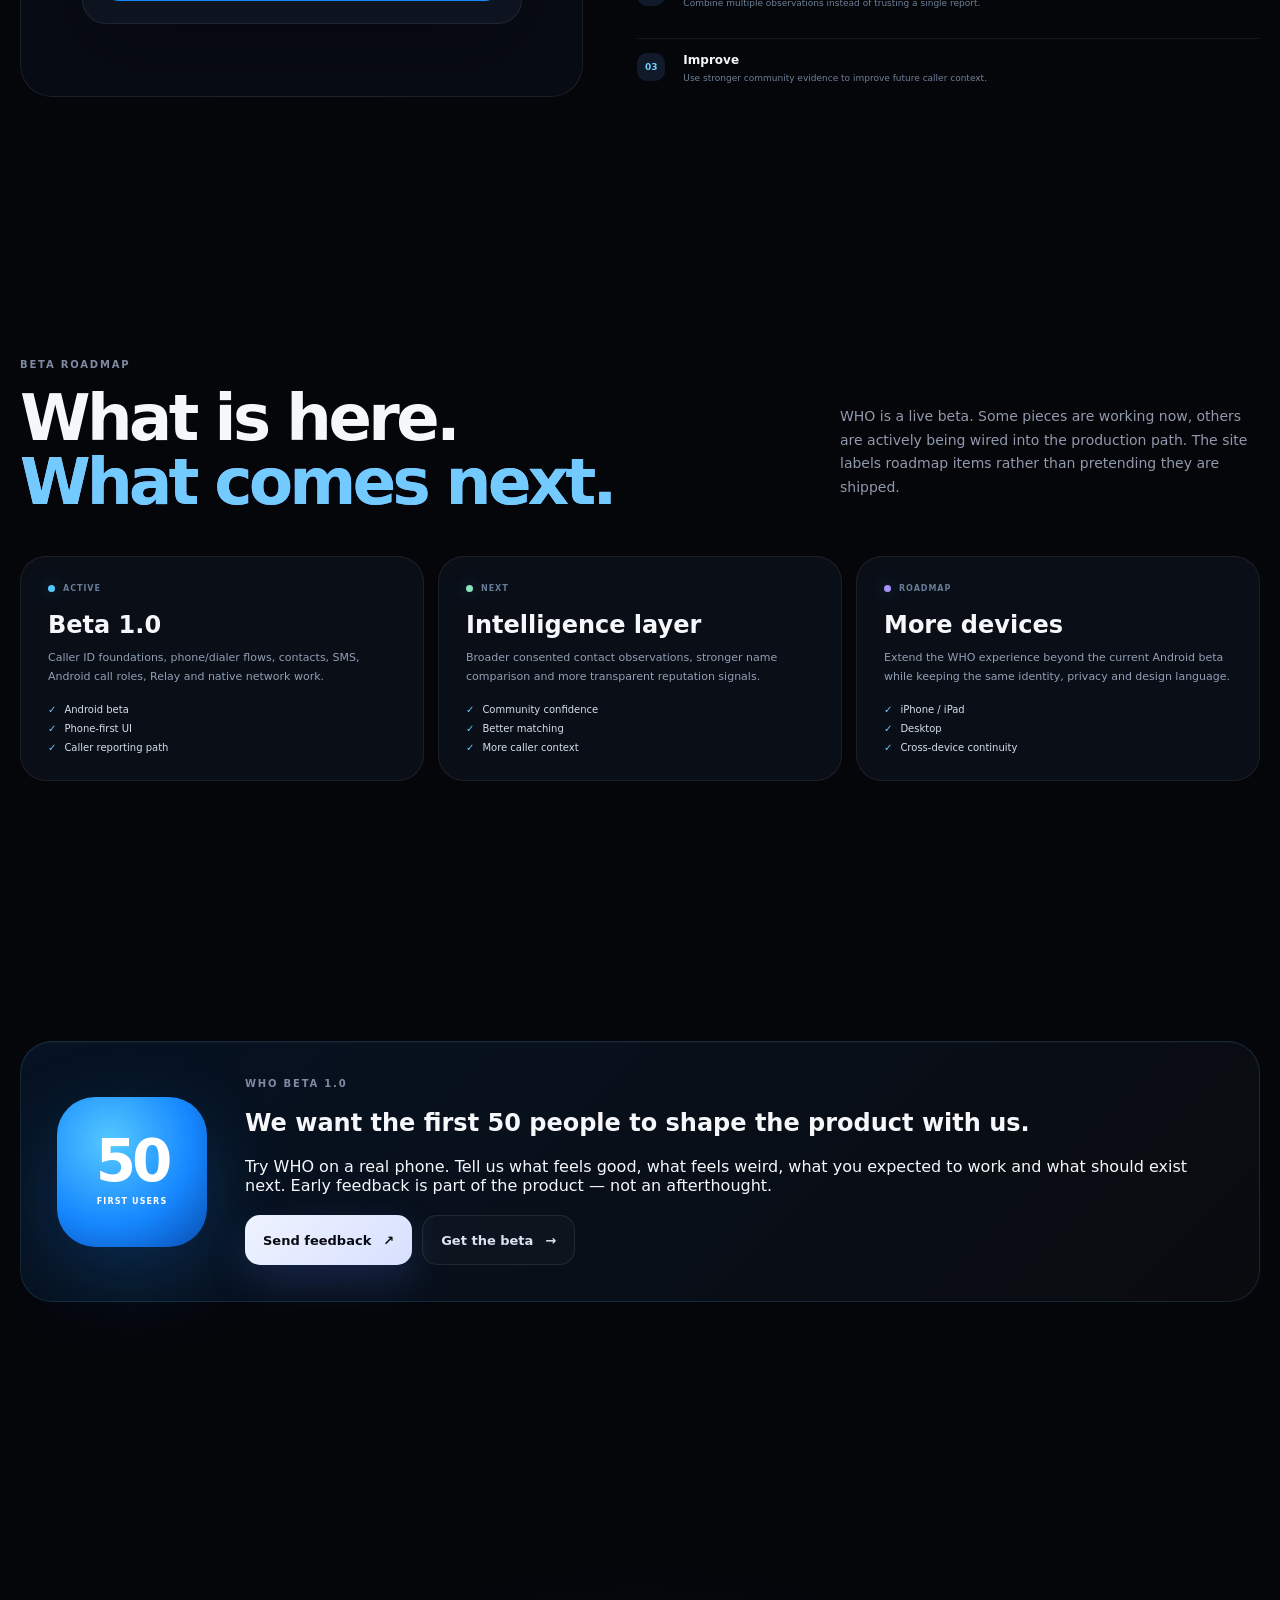
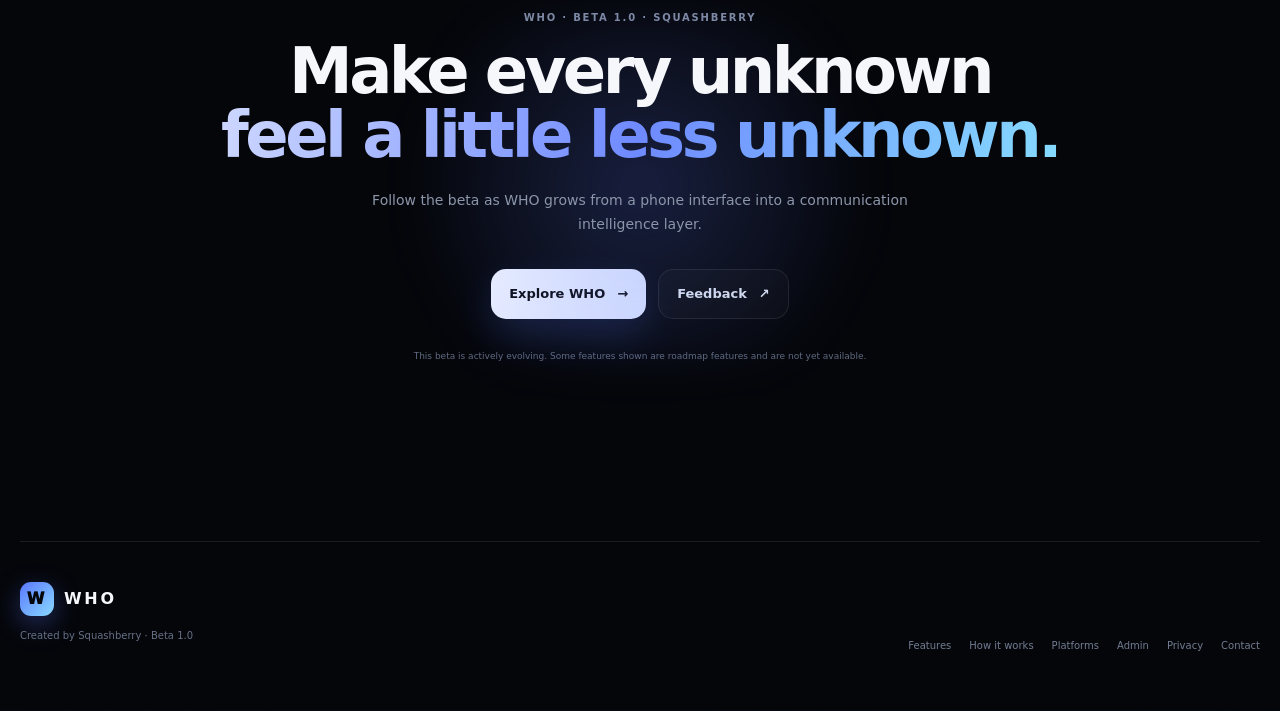
==== commit 0c97fa53: "Expand WHO product homepage and connect Android beta download" ====
--- a/index.html
+++ b/index.html
@@ -12,6 +12,69 @@
   <title>WHO — Know who's calling.</title>
   <link rel="icon" href="assets/who-mark.svg" type="image/svg+xml">
   <link rel="stylesheet" href="styles.css">
+
+<style>
+.how-section,.everyday-section,.report-section,.roadmap-section,.first-fifty-section{position:relative;overflow:hidden}
+.how-grid{display:grid;grid-template-columns:repeat(4,minmax(0,1fr));gap:14px;margin-top:42px}
+.how-card{position:relative;padding:28px;border:1px solid rgba(255,255,255,.08);border-radius:26px;background:linear-gradient(145deg,rgba(255,255,255,.045),rgba(255,255,255,.018));min-height:260px}
+.how-index{position:absolute;top:18px;right:20px;font-size:10px;font-weight:800;letter-spacing:.12em;color:#58718e}
+.how-icon{width:48px;height:48px;border-radius:16px;display:grid;place-items:center;background:#0e1827;color:#70ccff;font-size:20px;border:1px solid rgba(100,200,255,.14);margin-bottom:38px}
+.how-card h3{margin:0 0 10px;font-size:23px}
+.how-card p{margin:0;color:#9aa8be;font-size:12px;line-height:1.75}
+.how-card small{display:block;margin-top:22px;color:#5f728c;font-size:8px;letter-spacing:.12em;font-weight:800}
+.how-strip{display:flex;justify-content:space-between;gap:20px;align-items:center;margin-top:16px;padding:16px 18px;border:1px solid rgba(102,200,255,.12);background:rgba(31,143,255,.045);border-radius:18px;color:#87a0bb;font-size:10px}
+.how-strip>div{display:flex;align-items:center;gap:9px;color:#dcecff}.strip-dot{width:7px;height:7px;border-radius:99px;background:#53c8ff;box-shadow:0 0 16px rgba(83,200,255,.55)}
+.everyday-section{background:#070a11}
+.everyday-title{max-width:690px}
+.everyday-title h2{margin:13px 0 14px;font-size:56px;line-height:.98;letter-spacing:-.045em}
+.everyday-title h2 em,.roadmap-section h2 em,.report-copy h2 em,.first-fifty-copy h2 em{font-style:normal;color:#72caff}
+.everyday-title p{margin:0;color:#95a2b7;font-size:14px;line-height:1.75}
+.everyday-grid{display:grid;grid-template-columns:repeat(3,minmax(0,1fr));gap:14px;margin-top:42px}
+.everyday-card{position:relative;padding:30px;border-radius:28px;border:1px solid rgba(255,255,255,.08);background:#0a0f18;overflow:hidden;min-height:250px}
+.everyday-card::after{content:"";position:absolute;inset:auto -20% -30% auto;width:180px;height:180px;border-radius:50%;filter:blur(34px);opacity:.22;background:#1f91ff}
+.everyday-card.accent-cyan::after{background:#21d9d1}.everyday-card.accent-violet::after{background:#8f72ff}
+.everyday-number{font-size:11px;color:#60738c;letter-spacing:.12em;font-weight:800}
+.everyday-icon{width:50px;height:50px;margin:34px 0 24px;border-radius:16px;background:#111a29;border:1px solid rgba(255,255,255,.06);display:grid;place-items:center;font-size:22px;color:#d9efff}
+.everyday-card h3{margin:0 0 10px;font-size:24px}
+.everyday-card p{margin:0;color:#96a3b6;font-size:12px;line-height:1.75;max-width:92%}
+.everyday-card>span{position:absolute;left:30px;bottom:25px;color:#5f7895;font-size:8px;font-weight:800;letter-spacing:.12em}
+.report-section{display:grid;grid-template-columns:minmax(0,.95fr) minmax(0,1.05fr);gap:54px;align-items:center}
+.report-visual{min-height:500px;border-radius:32px;border:1px solid rgba(255,255,255,.08);background:radial-gradient(circle at 50% 30%,rgba(32,160,255,.12),transparent 45%),#080c14;display:grid;place-items:center;overflow:hidden}
+.report-window{width:min(440px,84%);padding:22px;border-radius:24px;border:1px solid rgba(255,255,255,.08);background:#0d1420;box-shadow:0 22px 80px rgba(0,0,0,.36)}
+.report-window-top{display:flex;justify-content:space-between;color:#65809c;font-size:8px;font-weight:800;letter-spacing:.11em}
+.report-person{display:flex;gap:12px;align-items:center;margin-top:30px}
+.report-avatar{width:54px;height:54px;border-radius:17px;background:#172334;display:grid;place-items:center;color:#8edcff;font-weight:900;font-size:20px}
+.report-person b{display:block;font-size:17px}.report-person small{display:block;margin-top:5px;color:#71839b;font-size:10px}
+.report-options{display:grid;grid-template-columns:repeat(2,1fr);gap:9px;margin-top:24px}
+.report-options span{padding:12px 11px;border:1px solid rgba(255,255,255,.06);border-radius:14px;color:#c3d1e1;font-size:10px;text-align:center;background:#101a28}
+.report-note{margin-top:15px;padding:12px;border-radius:14px;background:#0b1018;color:#708097;font-size:9px;line-height:1.6}
+.report-window button{width:100%;margin-top:15px;border:0;border-radius:14px;padding:12px;background:#1687ff;color:#fff;font-weight:800}
+.report-copy h2{font-size:52px;line-height:.99;letter-spacing:-.045em;margin:14px 0}
+.report-copy>p{margin:0;color:#97a4b9;font-size:13px;line-height:1.8;max-width:620px}
+.report-list{display:grid;gap:13px;margin-top:30px}
+.report-list>div{display:grid;grid-template-columns:34px 1fr;gap:12px;align-items:start;padding:14px 0;border-top:1px solid rgba(255,255,255,.07)}
+.report-list span{width:28px;height:28px;border-radius:10px;background:#101a29;display:grid;place-items:center;color:#70cfff;font-size:9px;font-weight:800}
+.report-list b{display:block;font-size:12px}.report-list small{display:block;margin-top:4px;color:#6f8098;line-height:1.6;font-size:9px}
+.roadmap-grid{display:grid;grid-template-columns:repeat(3,minmax(0,1fr));gap:14px;margin-top:42px}
+.roadmap-card{padding:27px;border-radius:26px;border:1px solid rgba(255,255,255,.08);background:#090e17}
+.roadmap-card>div{display:flex;align-items:center;gap:8px;color:#667c96;font-size:8px;font-weight:800;letter-spacing:.12em}
+.roadmap-dot{width:7px;height:7px;border-radius:50%;background:#53c8ff;box-shadow:0 0 16px rgba(83,200,255,.4)}
+.next-roadmap .roadmap-dot{background:#8ce6bb}.future-roadmap .roadmap-dot{background:#a792ff}
+.roadmap-card h3{margin:18px 0 9px;font-size:24px}.roadmap-card p{margin:0;color:#929fb4;font-size:11px;line-height:1.75}
+.roadmap-card ul{margin:18px 0 0;padding:0;list-style:none;display:grid;gap:8px}.roadmap-card li{color:#d4dfec;font-size:10px}.roadmap-card li::before{content:"✓";color:#72caff;margin-right:8px}
+.first-fifty-card{display:grid;grid-template-columns:auto 1fr;gap:38px;align-items:center;padding:36px;border-radius:32px;border:1px solid rgba(91,195,255,.14);background:linear-gradient(135deg,rgba(22,135,255,.1),rgba(255,255,255,.025));box-shadow:inset 0 1px 0 rgba(255,255,255,.03)}
+.fifty-mark{width:150px;height:150px;border-radius:38px;display:flex;flex-direction:column;align-items:center;justify-content:center;background:radial-gradient(circle at 35% 30%,#55c9ff,#1687ff 58%,#084caf);color:#fff;box-shadow:0 25px 80px rgba(22,135,255,.24)}
+.fifty-mark strong{font-size:58px;line-height:.8;letter-spacing:-.07em}.fifty-mark span{margin-top:12px;font-size:8px;letter-spacing:.14em;font-weight:900}
+.first-fifty-copy h2{font-size:42px;line-height:1.02;letter-spacing:-.04em;margin:10px 0}.first-fifty-copy p{margin:0;color:#96a3b8;font-size:12px;line-height:1.8;max-width:720px}.fifty-actions{display:flex;gap:10px;margin-top:20px}
+@media(max-width:920px){.how-grid,.roadmap-grid{grid-template-columns:repeat(2,minmax(0,1fr))}.everyday-grid{grid-template-columns:1fr}.report-section{grid-template-columns:1fr}.first-fifty-card{grid-template-columns:1fr}.fifty-mark{width:118px;height:118px}.fifty-mark strong{font-size:48px}}
+@media(max-width:620px){
+  .how-grid,.roadmap-grid{grid-template-columns:1fr}.how-card{min-height:auto}.how-strip{display:grid;gap:8px}
+  .everyday-title h2,.report-copy h2{font-size:40px}.everyday-card{min-height:230px}
+  .report-visual{min-height:420px}.report-window{width:calc(100% - 36px)}
+  .first-fifty-card{padding:22px;border-radius:24px;gap:20px}.first-fifty-copy h2{font-size:31px}.fifty-actions{display:grid}
+  .fifty-actions .button{width:100%}
+}
+</style>
 </head>
 <body>
   <div class="noise"></div>
@@ -25,6 +88,7 @@
     </a>
     <nav class="nav-links">
       <a href="#features">Features</a>
+      <a href="#how">How it works</a>
       <a href="#preview">Preview</a>
       <a href="#platforms">Platforms</a>
       <a href="admin/">Admin</a>
@@ -172,8 +236,8 @@
         <p>WHO is being designed as a cross-platform brand and service. Android is the active beta target; the other surfaces are already part of the roadmap.</p>
       </div>
       <div class="platform-grid" id="downloads">
-        <a class="platform-card android" href="#beta-download" onclick="showToast('Android download link will be connected here.')">
-          <div class="platform-logo play-logo"><span>▶</span></div><div><b>Google Play</b><small>Android · Beta</small></div><span class="platform-arrow">↗</span>
+        <a class="platform-card android" href="https://github.com/squashberry/who-app/releases/latest/download/WHO-v1.0.0.apk">
+          <div class="platform-logo play-logo"><span>↓</span></div><div><b>Android APK</b><small>Beta 1.0 · direct download</small></div><span class="platform-arrow">↗</span>
         </a>
         <div class="platform-card soon"><div class="platform-logo apple">●</div><div><b>iPhone</b><small>Coming soon</small></div><span class="soon-pill">SOON</span></div>
         <div class="platform-card soon"><div class="platform-logo apple">▣</div><div><b>iPad</b><small>Coming soon</small></div><span class="soon-pill">SOON</span></div>
@@ -209,6 +273,148 @@
       <div class="privacy-card"><div class="privacy-ring"><span>W</span></div><div class="privacy-title">USER CONTROL</div><div class="privacy-copy-small">WHO should tell you what it knows — and what it still doesn’t.</div></div>
     </section>
 
+
+    <section id="how" class="section how-section">
+      <div class="section-head">
+        <div><div class="eyebrow">HOW WHO THINKS</div><h2>From an unknown number<br><em>to useful context.</em></h2></div>
+        <p>WHO is not trying to guess everything instantly. The product is being built around a simple chain: collect permitted signals, normalize them, compare them, explain the result and let the user decide what to do.</p>
+      </div>
+
+      <div class="how-grid">
+        <article class="how-card">
+          <span class="how-index">01</span>
+          <div class="how-icon">⌕</div>
+          <h3>Detect</h3>
+          <p>When a call arrives, WHO can work with the phone number, the local contacts database and available caller signals.</p>
+          <small>INPUT · CALL + CONTACTS</small>
+        </article>
+        <article class="how-card">
+          <span class="how-index">02</span>
+          <div class="how-icon">◉</div>
+          <h3>Recognize</h3>
+          <p>Known contact information can be combined with anonymized caller observations and other community signals.</p>
+          <small>COMPARE · MULTIPLE SIGNALS</small>
+        </article>
+        <article class="how-card">
+          <span class="how-index">03</span>
+          <div class="how-icon">✓</div>
+          <h3>Explain</h3>
+          <p>WHO is designed to show the confidence and source of a useful caller signal instead of pretending every match is certain.</p>
+          <small>OUTPUT · CONTEXT + CONFIDENCE</small>
+        </article>
+        <article class="how-card">
+          <span class="how-index">04</span>
+          <div class="how-icon">↗</div>
+          <h3>Act</h3>
+          <p>Answer, ignore, block or report. The caller screen stays focused on what you need in the moment.</p>
+          <small>ACTION · YOUR DECISION</small>
+        </article>
+      </div>
+
+      <div class="how-strip">
+        <div><span class="strip-dot"></span><b>WHO is built to assist, not decide for you.</b></div>
+        <span>Unknown · matched · reported · blocked · answered</span>
+      </div>
+    </section>
+
+    <section class="section everyday-section">
+      <div class="everyday-title">
+        <div class="eyebrow">IN THE REAL WORLD</div>
+        <h2>Useful in the little moments<br><em>that happen all day.</em></h2>
+        <p>The goal is not another giant dashboard. It is a phone experience that quietly gives you more context when context matters.</p>
+      </div>
+
+      <div class="everyday-grid">
+        <article class="everyday-card accent-blue">
+          <div class="everyday-number">07:42</div>
+          <div class="everyday-icon">☎</div>
+          <h3>Morning call</h3>
+          <p>A saved contact appears normally. An unfamiliar business number gets the available WHO context before you answer.</p>
+          <span>CALLER INTELLIGENCE</span>
+        </article>
+        <article class="everyday-card accent-cyan">
+          <div class="everyday-number">12:18</div>
+          <div class="everyday-icon">⌁</div>
+          <h3>On the move</h3>
+          <p>Open the network layer, check your connection state and use WHO's VPN/Relay tools when the situation calls for them.</p>
+          <span>NETWORK + RELAY</span>
+        </article>
+        <article class="everyday-card accent-violet">
+          <div class="everyday-number">19:03</div>
+          <div class="everyday-icon">▤</div>
+          <h3>Message back</h3>
+          <p>Keep the conversation in the same product instead of jumping through separate dialer, contacts and messaging apps.</p>
+          <span>SMS + CONTACTS</span>
+        </article>
+      </div>
+    </section>
+
+    <section class="section report-section">
+      <div class="report-visual">
+        <div class="report-window">
+          <div class="report-window-top"><span>WHO · CALLER</span><span>REPORT</span></div>
+          <div class="report-person">
+            <div class="report-avatar">?</div>
+            <div><b>Unknown number</b><small>Caller intelligence available</small></div>
+          </div>
+          <div class="report-options">
+            <span>Spam</span><span>Suspicious</span><span>Unwanted</span><span>Other</span>
+          </div>
+          <div class="report-note">Community reports help WHO improve caller context over time.</div>
+          <button type="button" onclick="showToast('Report flow is available inside the WHO beta.')">Report caller</button>
+        </div>
+      </div>
+      <div class="report-copy">
+        <div class="eyebrow">COMMUNITY SIGNALS</div>
+        <h2>When something looks wrong,<br><em>give WHO a signal.</em></h2>
+        <p>WHO already has caller lookup, observation and reporting paths in its backend architecture. The public product is designed so that reporting can feed the caller-intelligence layer without turning one person's opinion into unquestioned truth.</p>
+        <div class="report-list">
+          <div><span>01</span><div><b>Report</b><small>Flag a number when the call feels unwanted or suspicious.</small></div></div>
+          <div><span>02</span><div><b>Aggregate</b><small>Combine multiple observations instead of trusting a single report.</small></div></div>
+          <div><span>03</span><div><b>Improve</b><small>Use stronger community evidence to improve future caller context.</small></div></div>
+        </div>
+      </div>
+    </section>
+
+    <section class="section roadmap-section">
+      <div class="section-head">
+        <div><div class="eyebrow">BETA ROADMAP</div><h2>What is here.<br><em>What comes next.</em></h2></div>
+        <p>WHO is a live beta. Some pieces are working now, others are actively being wired into the production path. The site labels roadmap items rather than pretending they are shipped.</p>
+      </div>
+      <div class="roadmap-grid">
+        <article class="roadmap-card live-roadmap">
+          <div><span class="roadmap-dot"></span><span>ACTIVE</span></div>
+          <h3>Beta 1.0</h3>
+          <p>Caller ID foundations, phone/dialer flows, contacts, SMS, Android call roles, Relay and native network work.</p>
+          <ul><li>Android beta</li><li>Phone-first UI</li><li>Caller reporting path</li></ul>
+        </article>
+        <article class="roadmap-card next-roadmap">
+          <div><span class="roadmap-dot"></span><span>NEXT</span></div>
+          <h3>Intelligence layer</h3>
+          <p>Broader consented contact observations, stronger name comparison and more transparent reputation signals.</p>
+          <ul><li>Community confidence</li><li>Better matching</li><li>More caller context</li></ul>
+        </article>
+        <article class="roadmap-card future-roadmap">
+          <div><span class="roadmap-dot"></span><span>ROADMAP</span></div>
+          <h3>More devices</h3>
+          <p>Extend the WHO experience beyond the current Android beta while keeping the same identity, privacy and design language.</p>
+          <ul><li>iPhone / iPad</li><li>Desktop</li><li>Cross-device continuity</li></ul>
+        </article>
+      </div>
+    </section>
+
+    <section class="section first-fifty-section">
+      <div class="first-fifty-card">
+        <div class="fifty-mark"><strong>50</strong><span>FIRST USERS</span></div>
+        <div class="fifty-copy">
+          <div class="eyebrow">WHO BETA 1.0</div>
+          <h2>We want the first 50 people to shape the product with us.</h2>
+          <p>Try WHO on a real phone. Tell us what feels good, what feels weird, what you expected to work and what should exist next. Early feedback is part of the product — not an afterthought.</p>
+          <div class="fifty-actions"><a class="button button-primary" href="mailto:squashberrypro@gmail.com">Send feedback <span>↗</span></a><a class="button button-ghost" href="#downloads">Get the beta <span>→</span></a></div>
+        </div>
+      </div>
+    </section>
+
     <section class="section final-cta">
       <div class="final-orb"></div>
       <div class="eyebrow">WHO · BETA 1.0 · SQUASHBERRY</div>
@@ -221,7 +427,7 @@
 
   <footer class="footer">
     <div><div class="brand footer-brand"><span class="brand-mark">W</span><span>WHO</span></div><p>Created by Squashberry · Beta 1.0</p></div>
-    <div class="footer-links"><a href="#features">Features</a><a href="#platforms">Platforms</a><a href="admin/">Admin</a><a href="privacy.html">Privacy</a><a href="mailto:squashberrypro@gmail.com">Contact</a></div>
+    <div class="footer-links"><a href="#features">Features</a><a href="#how">How it works</a><a href="#platforms">Platforms</a><a href="admin/">Admin</a><a href="privacy.html">Privacy</a><a href="mailto:squashberrypro@gmail.com">Contact</a></div>
   </footer>
 
   <div class="toast" id="toast"></div>
